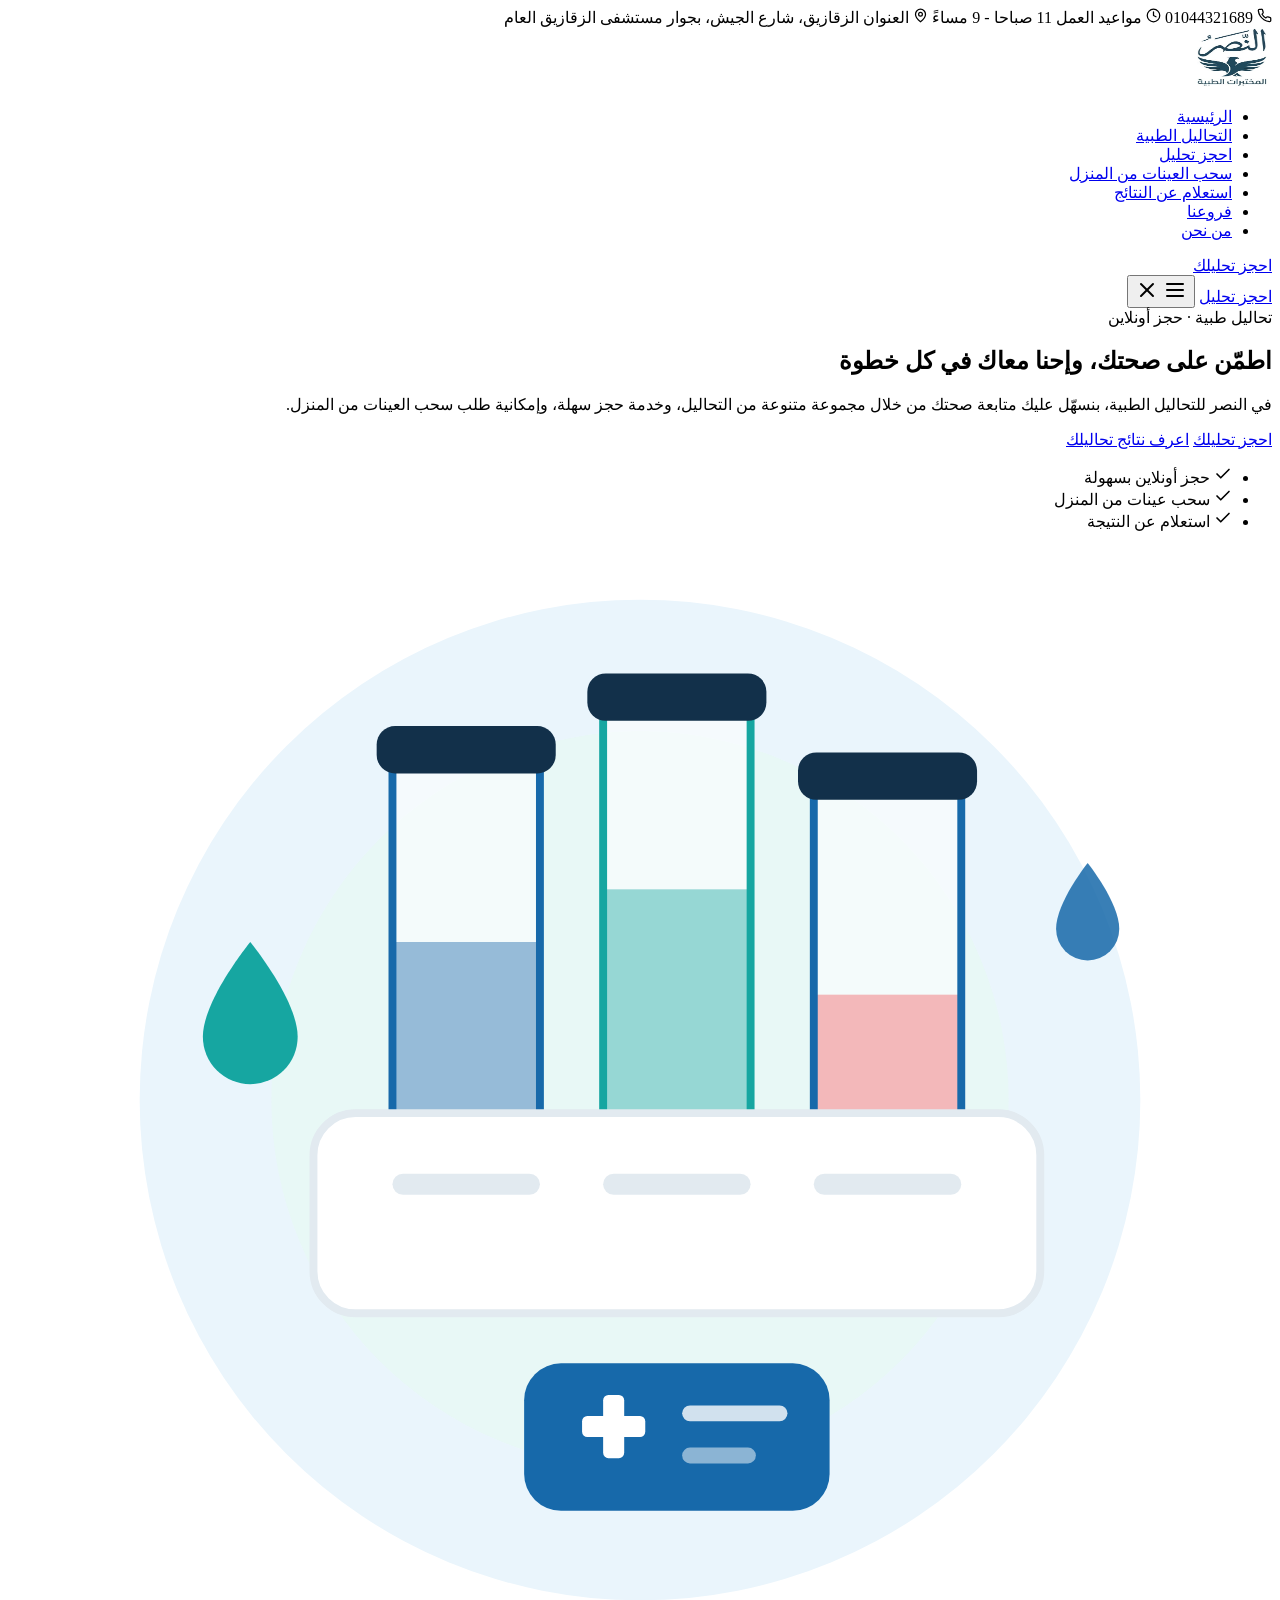
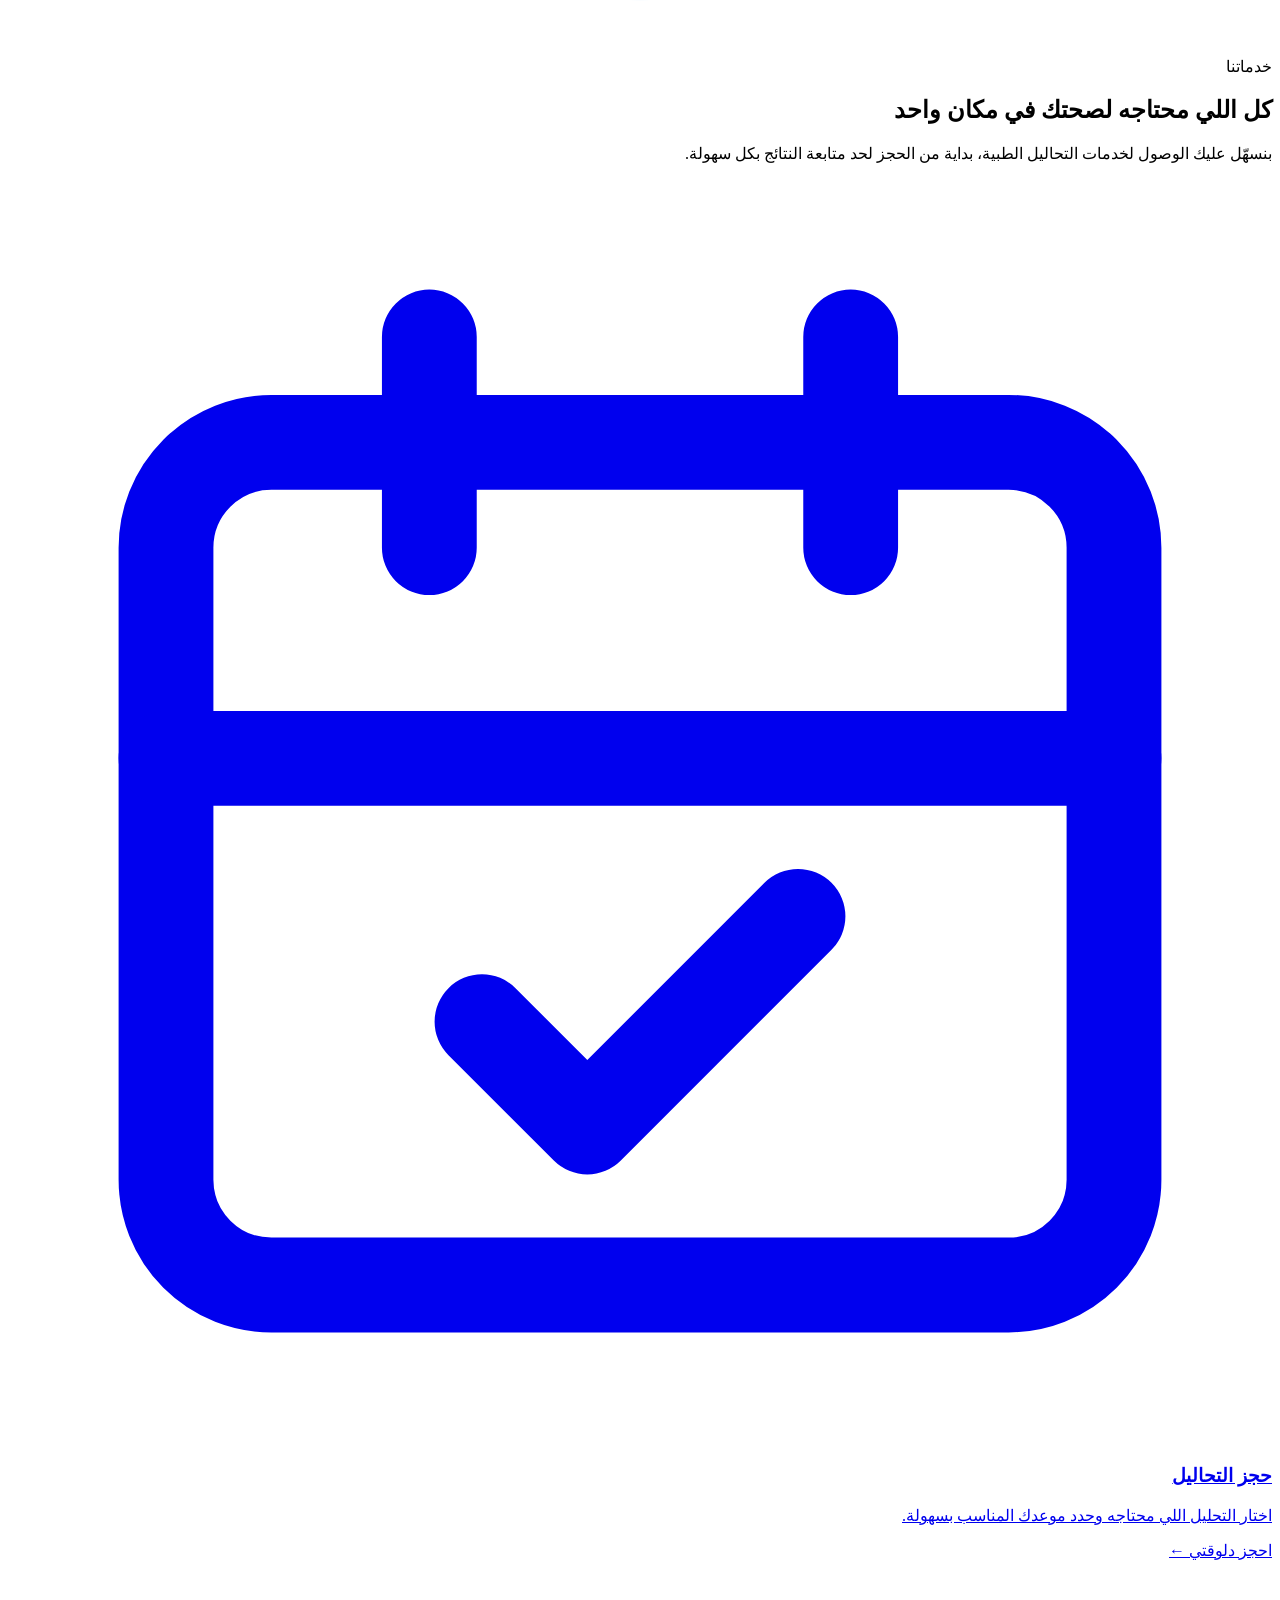
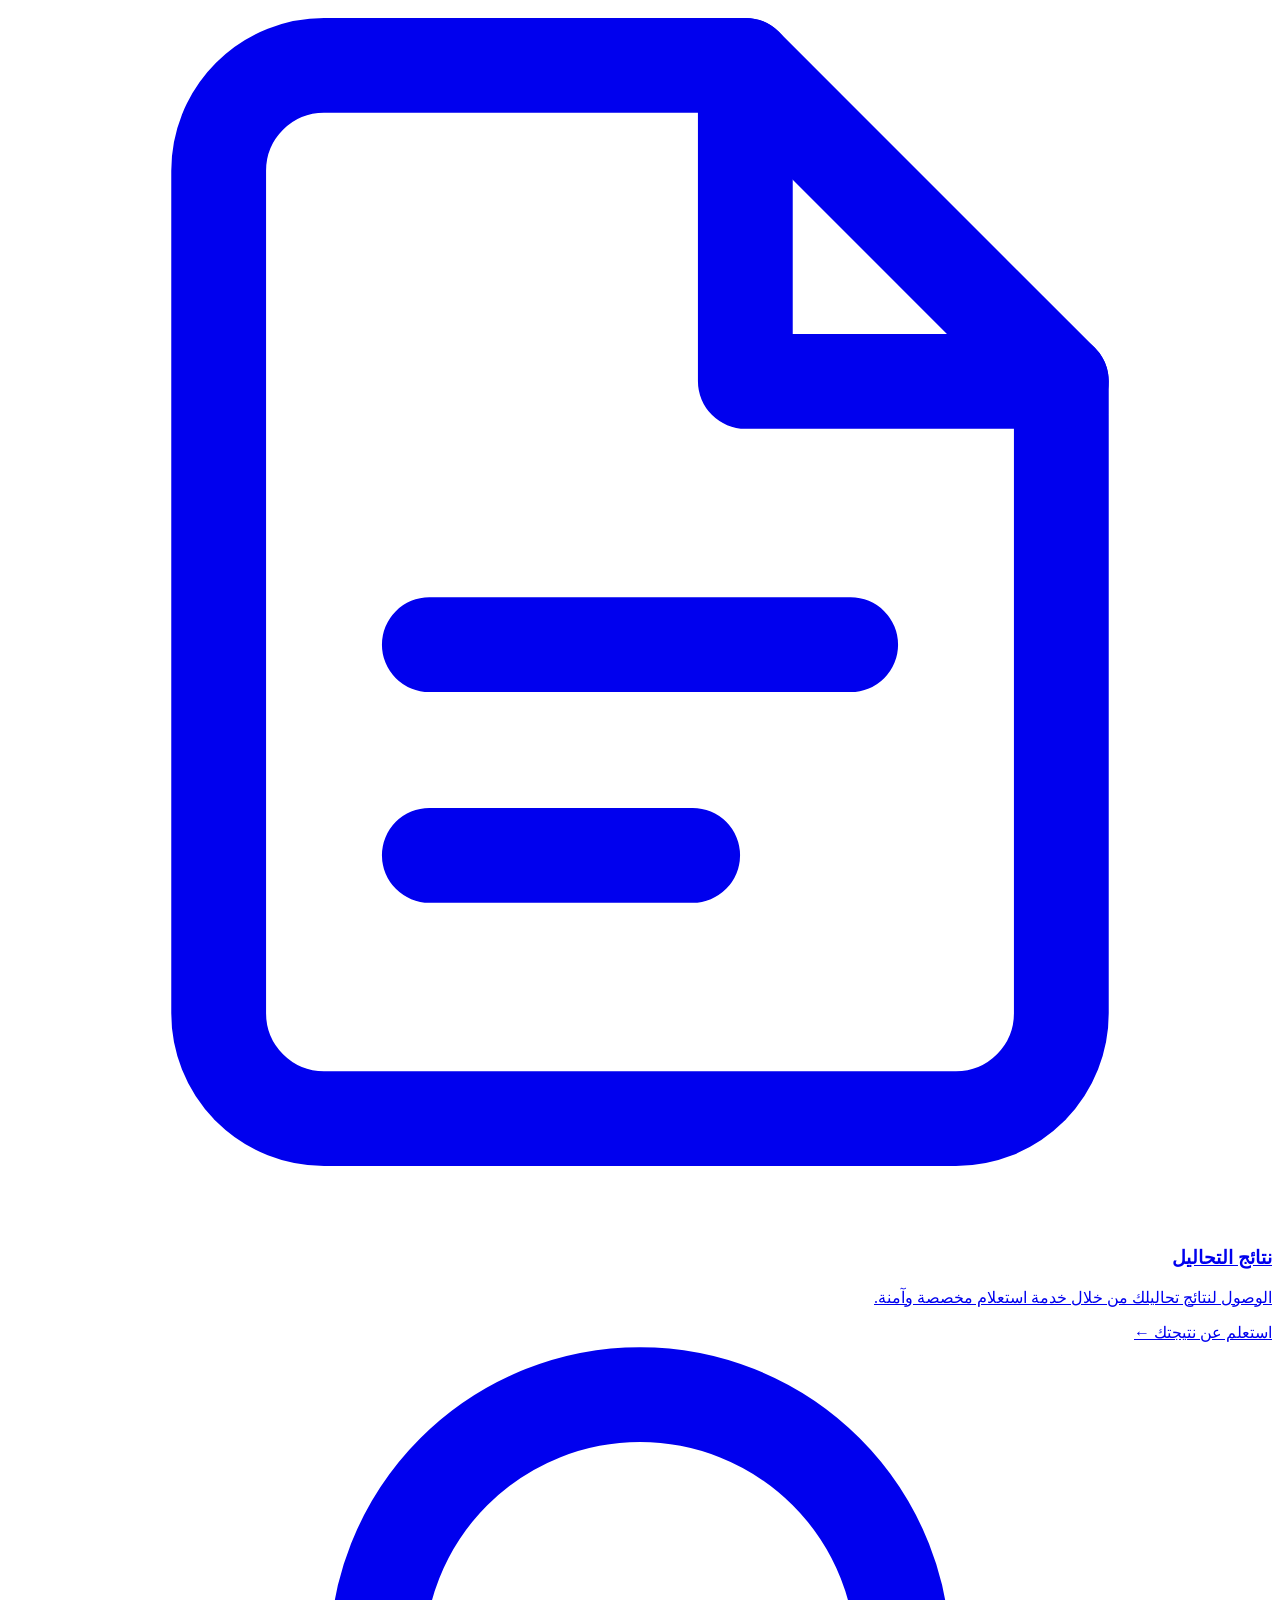
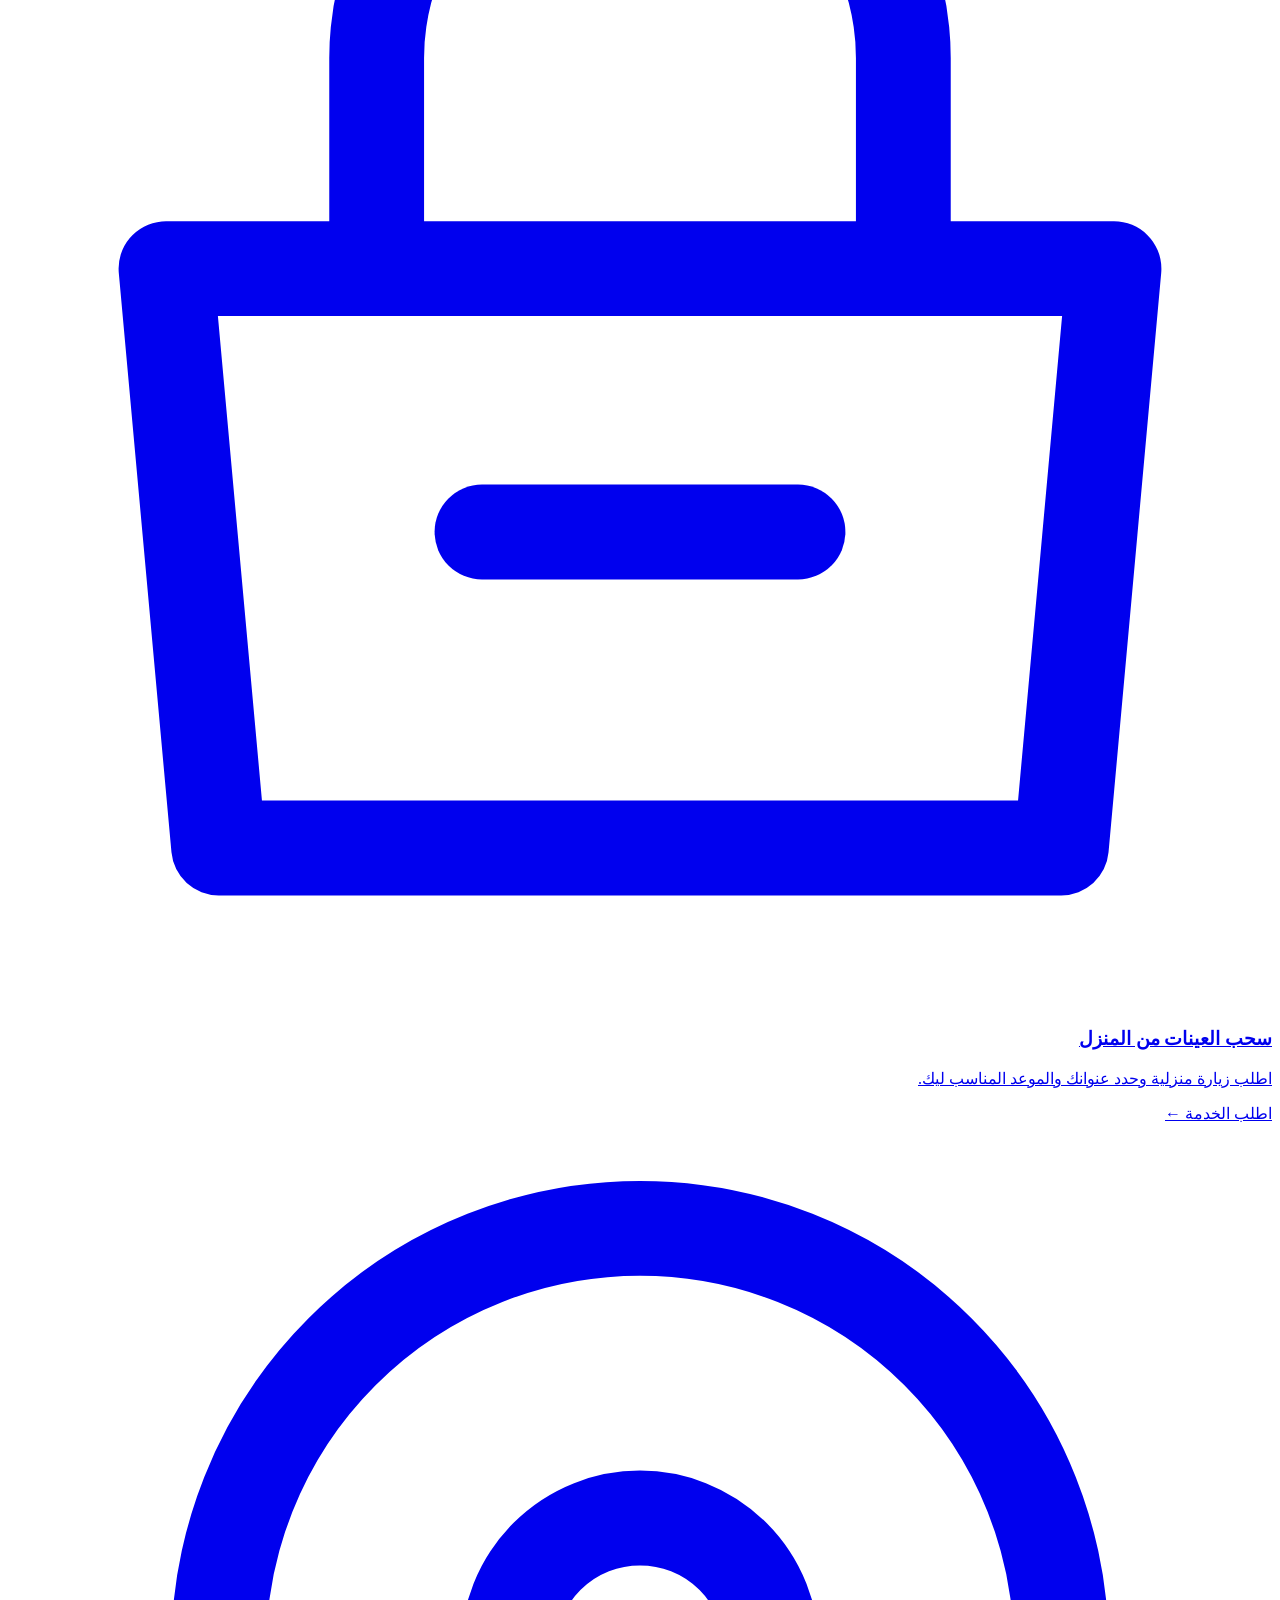
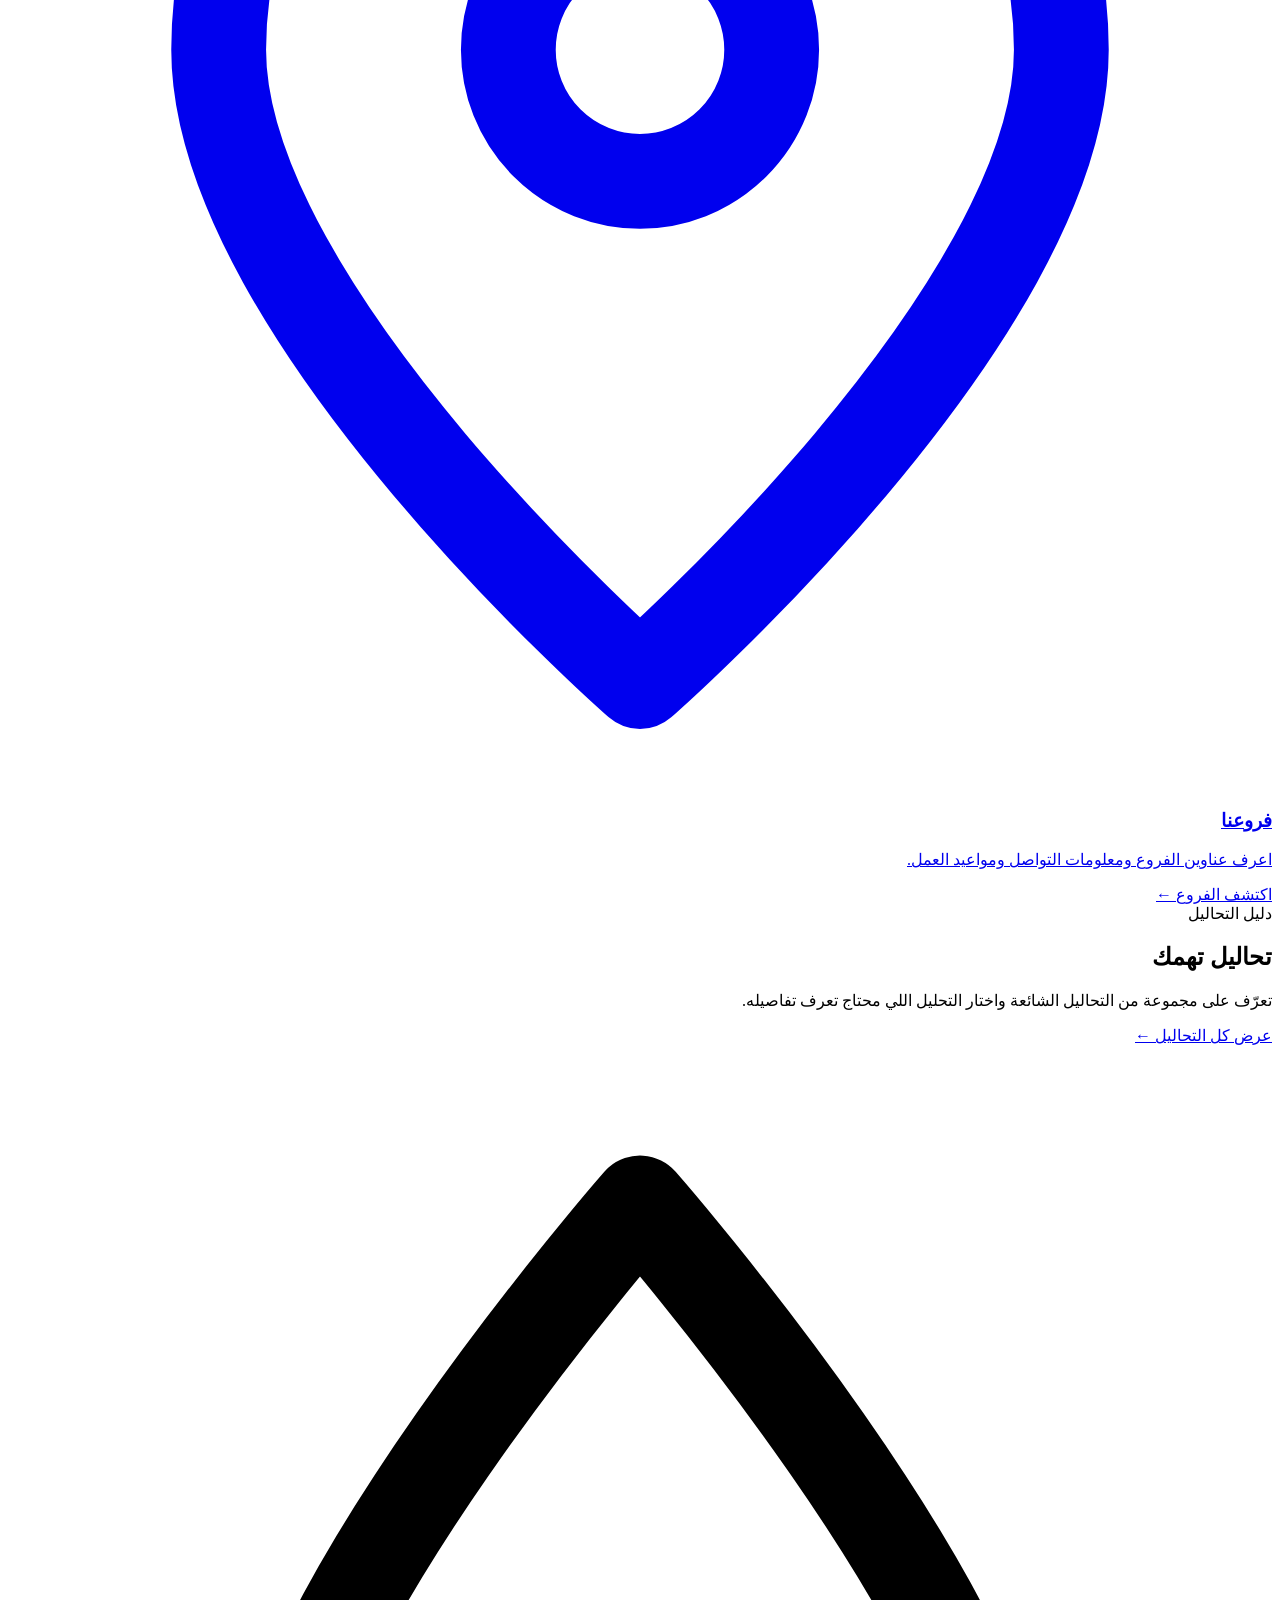
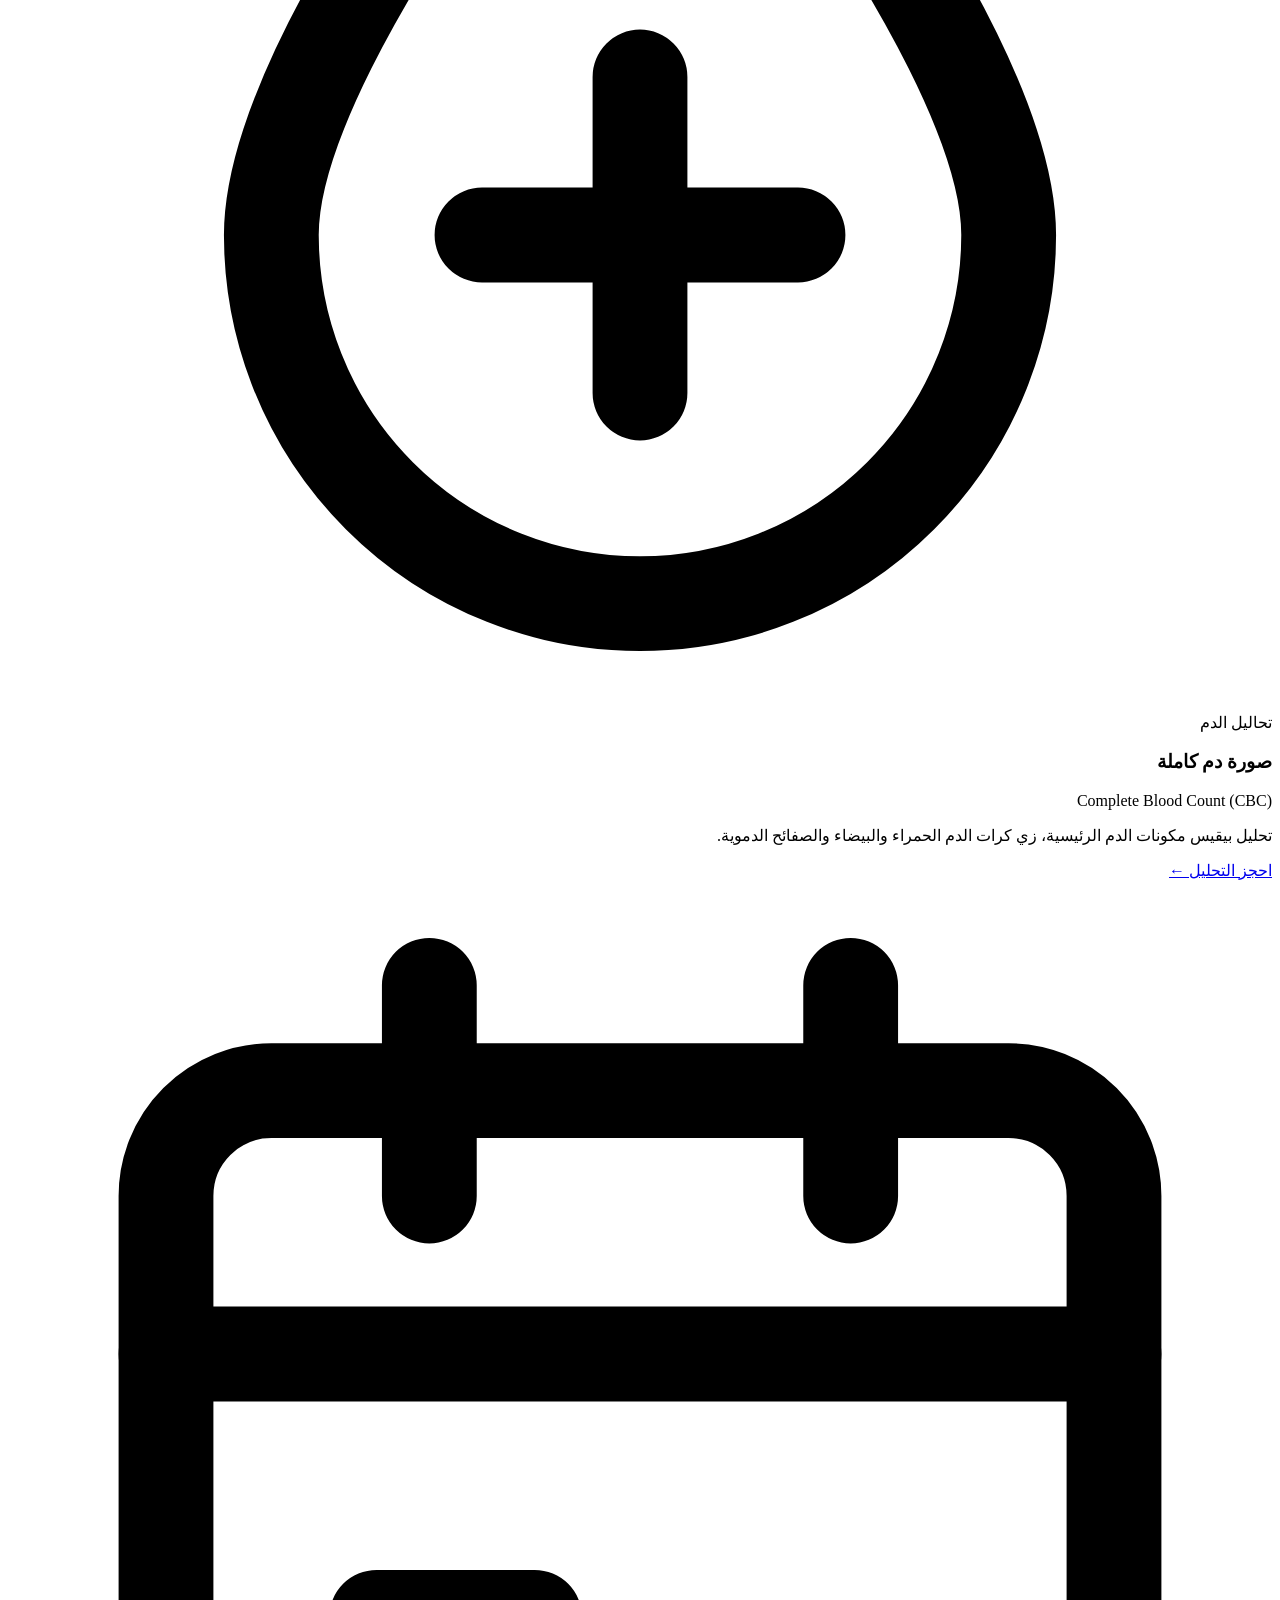
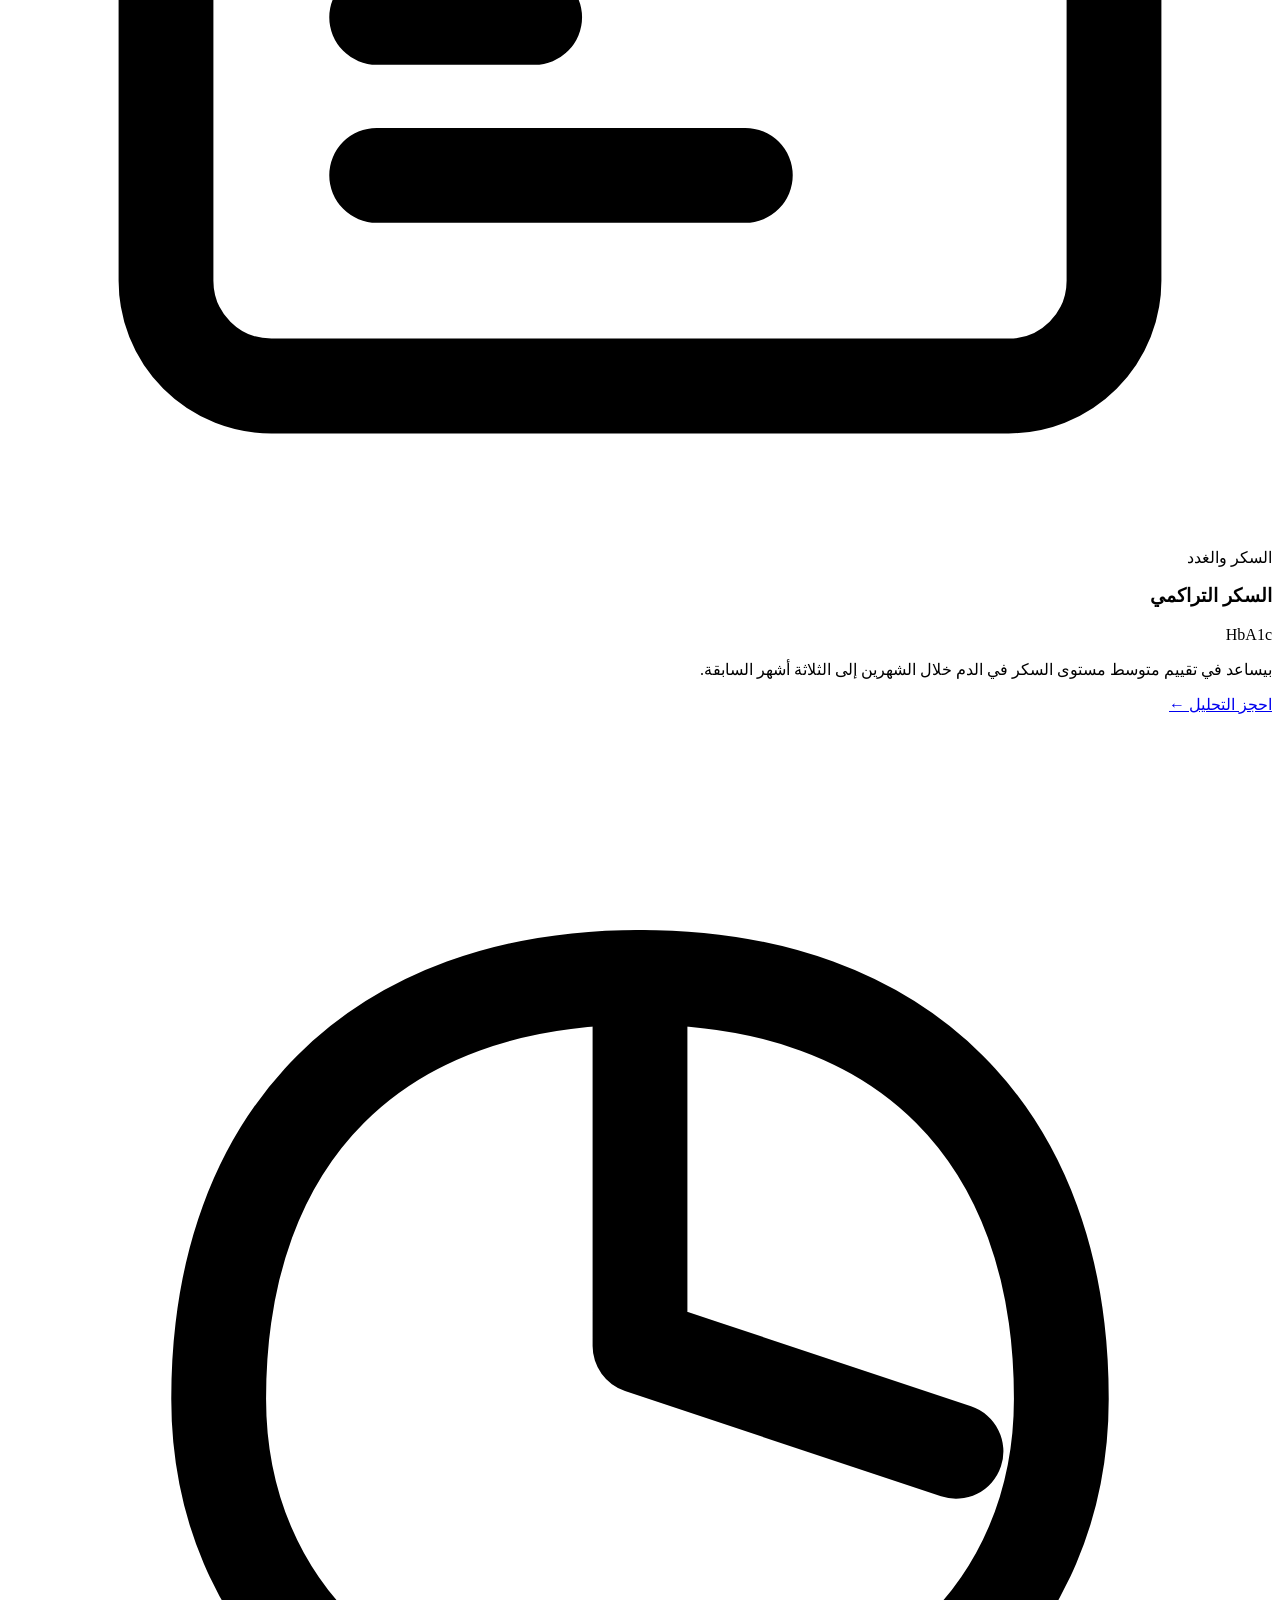
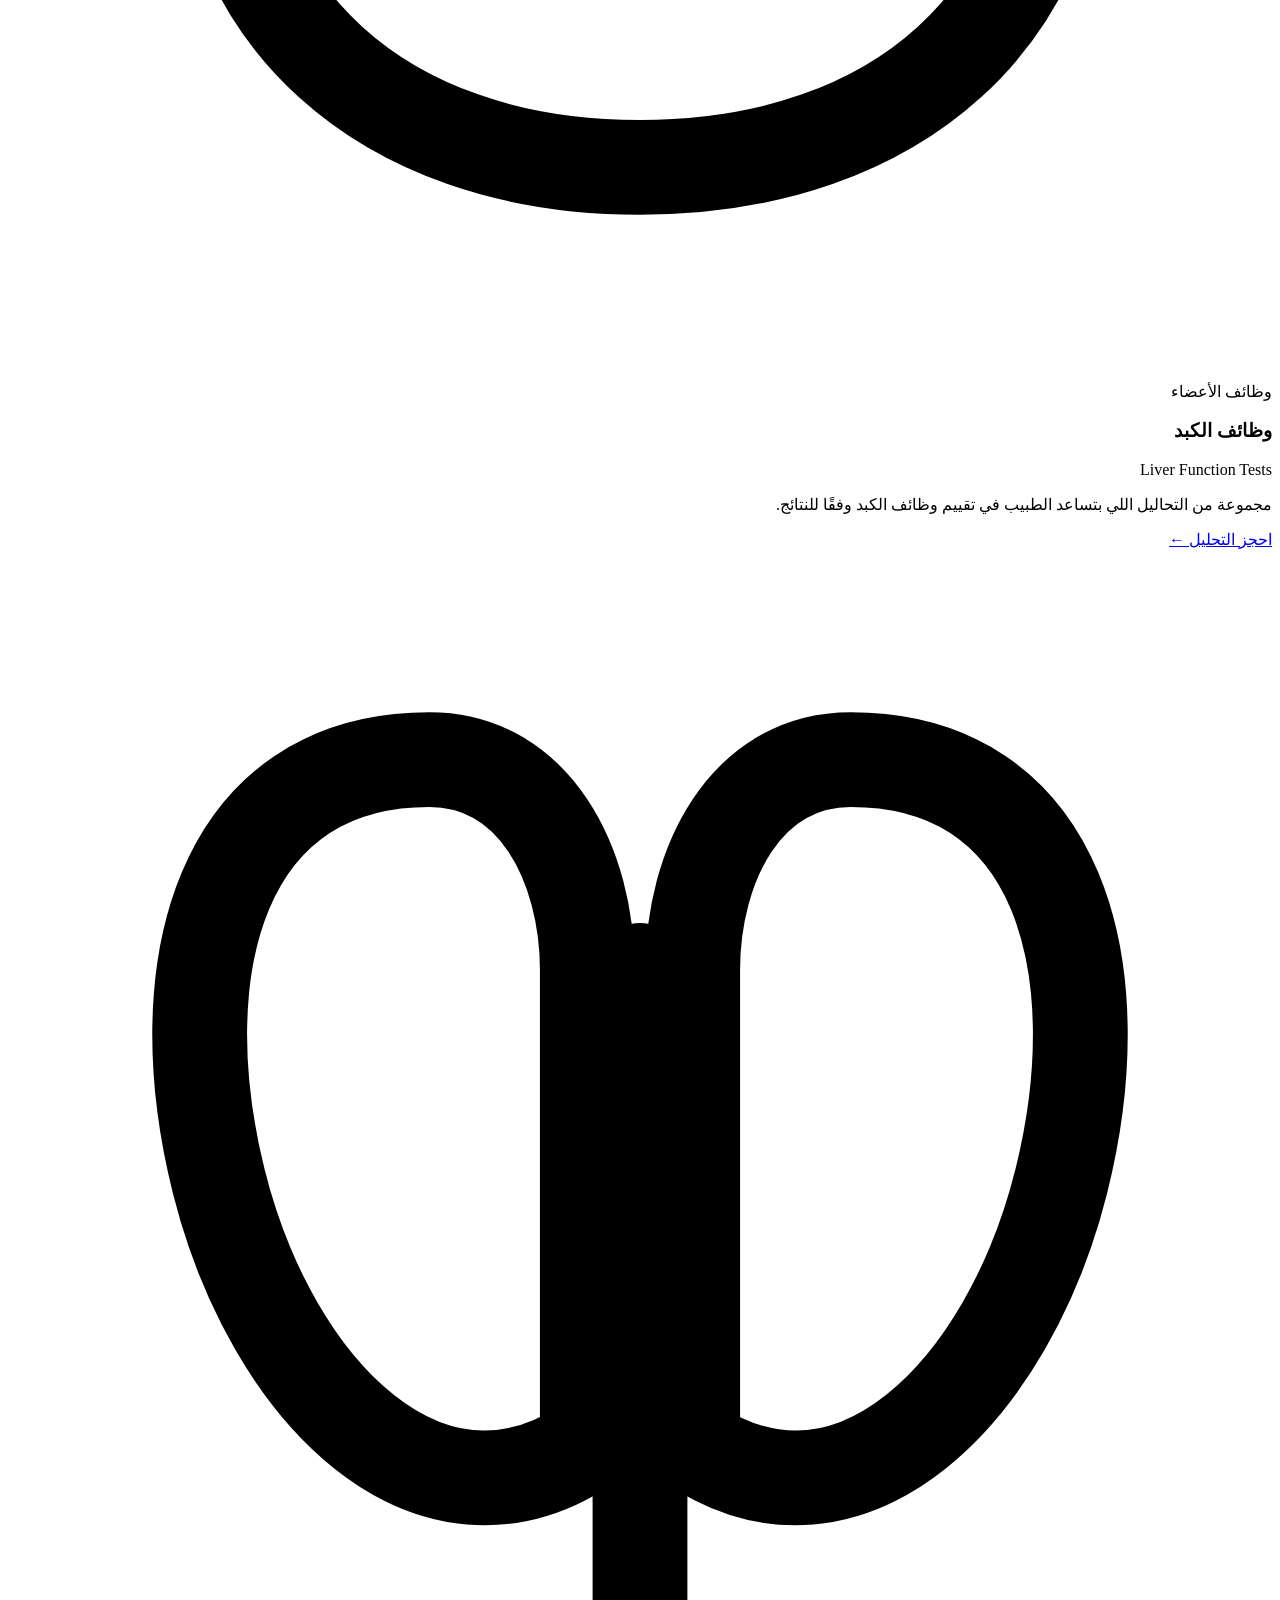
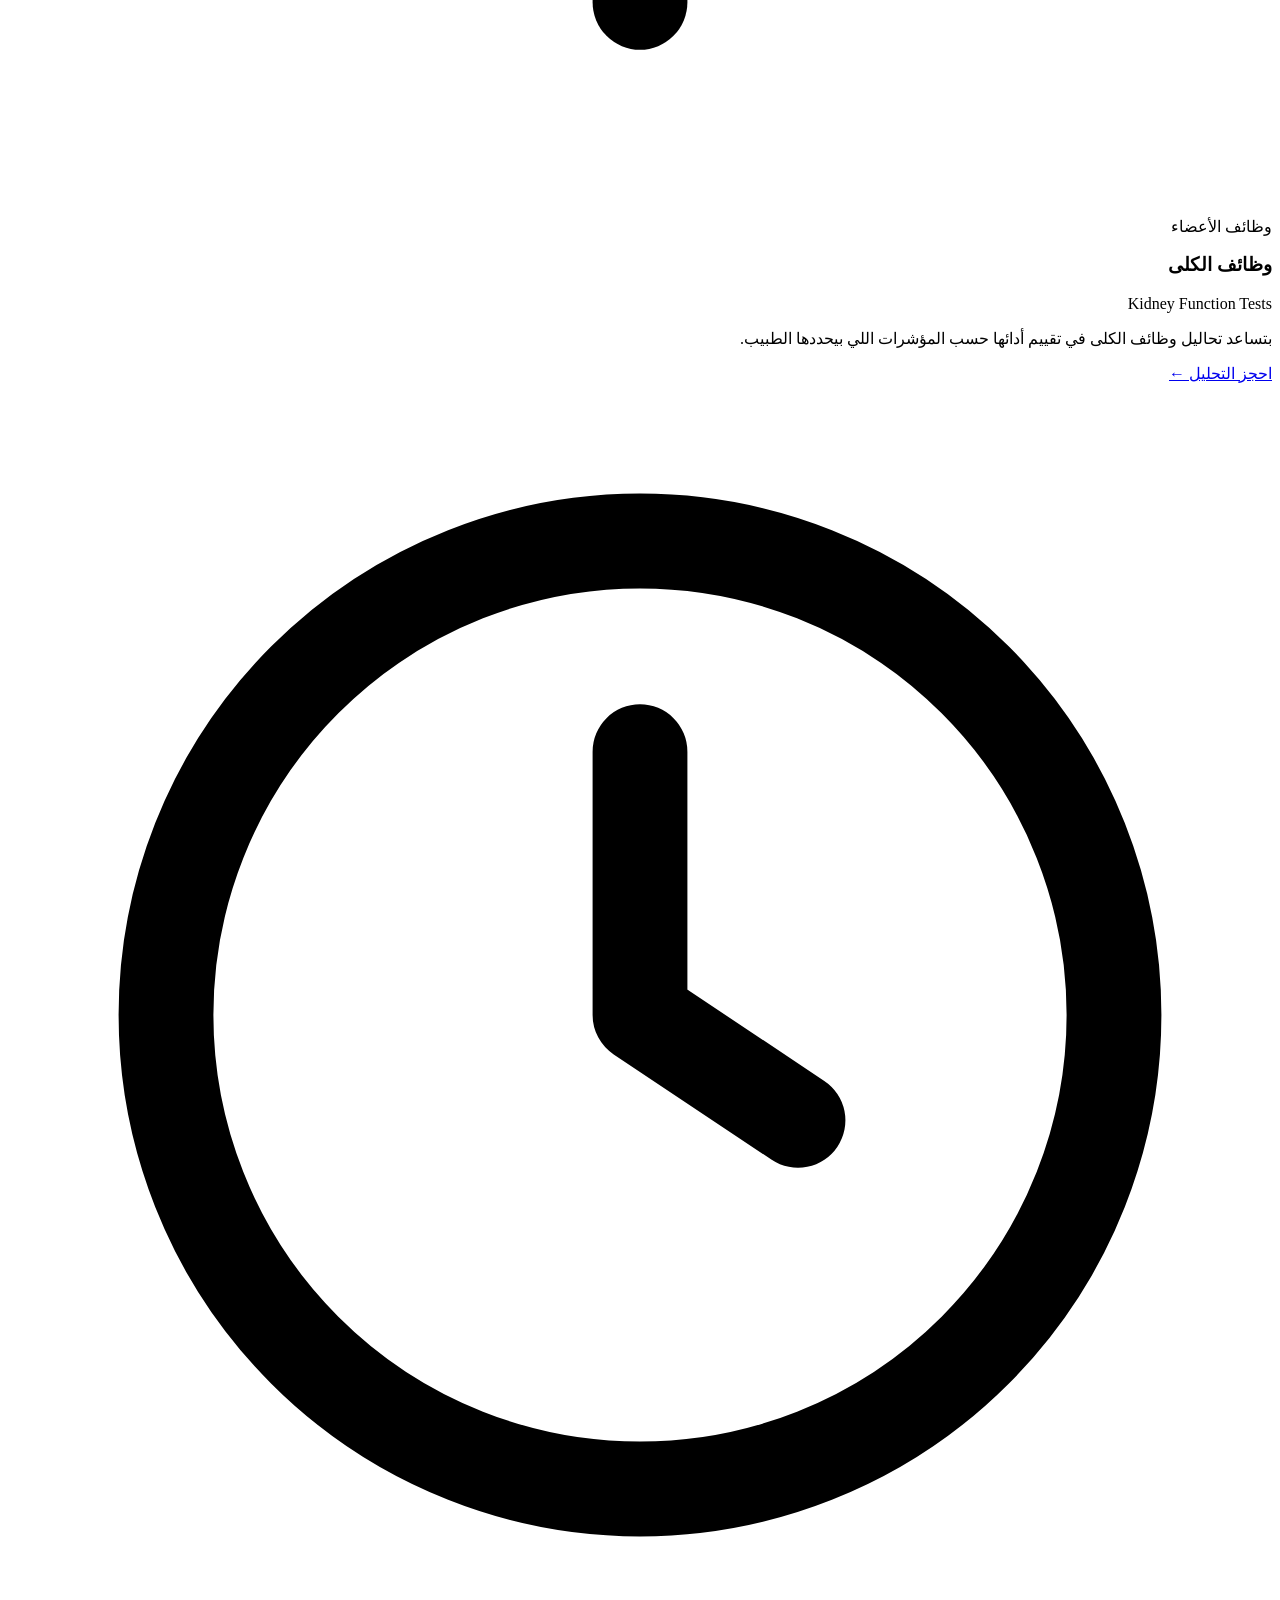
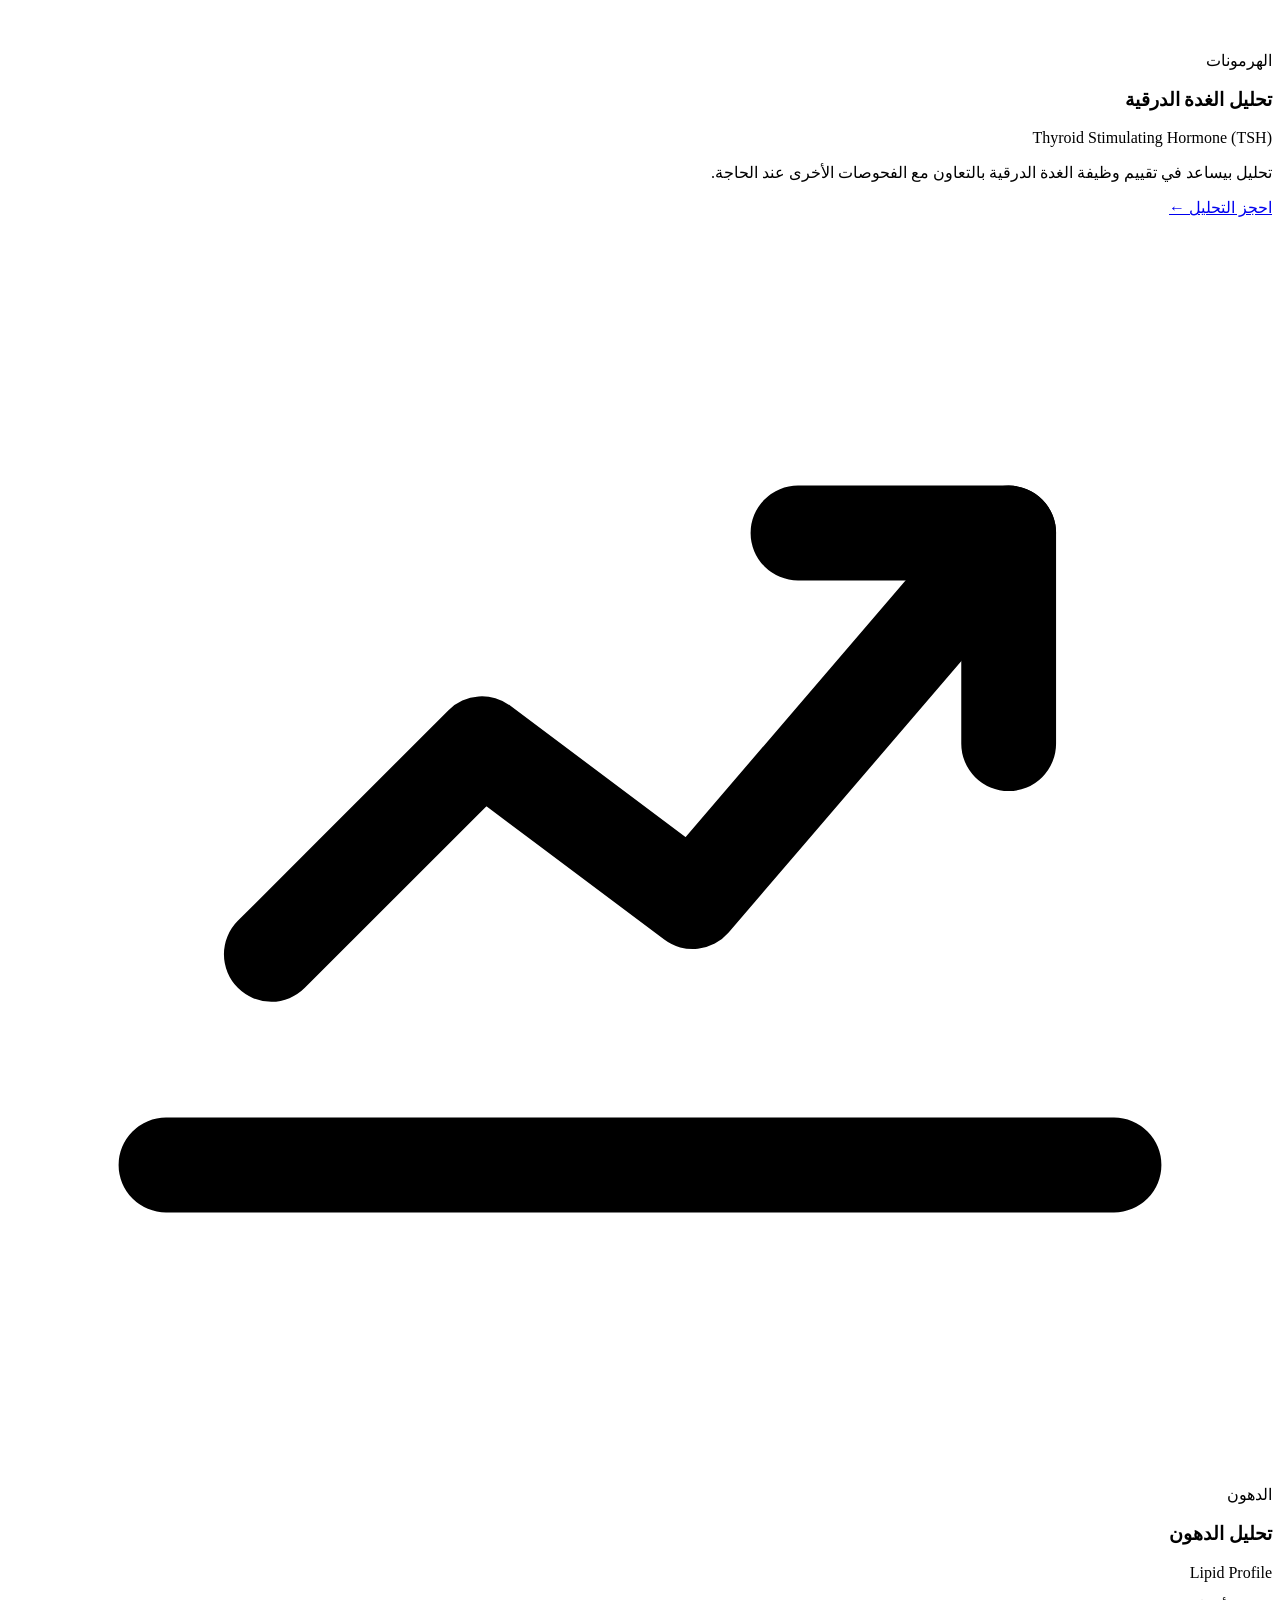
==== index.html @ 48aa46e6 "intial commit" ====
<!DOCTYPE html>
<html lang="ar" dir="rtl">

<head>
    <meta charset="UTF-8" />
    <meta name="viewport" content="width=device-width, initial-scale=1.0" />
    <title>النَّصْر للتحاليل الطبية</title>
    <meta name="description"
        content="النَّصْر للتحاليل الطبية — حجز التحاليل وسحب العينات من المنزل والاستعلام عن النتائج." />

    <link rel="preconnect" href="https://fonts.googleapis.com" />
    <link rel="preconnect" href="https://fonts.gstatic.com" crossorigin />
    <link href="https://fonts.googleapis.com/css2?family=Cairo:wght@400;600;700;800&display=swap" rel="stylesheet" />
    <link rel="stylesheet" href="style.css" />
</head>

<body>

    <div class="topbar">
        <div class="container topbar__inner">
            <span class="topbar__item">
                <svg width="15" height="15" viewBox="0 0 24 24" fill="none" stroke="currentColor" stroke-width="2"
                    stroke-linecap="round" stroke-linejoin="round" aria-hidden="true">
                    <path
                        d="M22 16.92v3a2 2 0 0 1-2.18 2 19.79 19.79 0 0 1-8.63-3.07 19.5 19.5 0 0 1-6-6 19.79 19.79 0 0 1-3.07-8.67A2 2 0 0 1 4.11 2h3a2 2 0 0 1 2 1.72c.13.96.36 1.9.7 2.81a2 2 0 0 1-.45 2.11L8.09 9.91a16 16 0 0 0 6 6l1.27-1.27a2 2 0 0 1 2.11-.45c.91.34 1.85.57 2.81.7A2 2 0 0 1 22 16.92z" />
                </svg>
                <span dir="ltr">01044321689</span>
            </span>
            <span class="topbar__item topbar__item--tablet">
                <svg width="15" height="15" viewBox="0 0 24 24" fill="none" stroke="currentColor" stroke-width="2"
                    stroke-linecap="round" stroke-linejoin="round" aria-hidden="true">
                    <circle cx="12" cy="12" r="10" />
                    <polyline points="12 6 12 12 16 14" />
                </svg>
                مواعيد العمل 11 صباحا - 9 مساءً
            </span>
            <span class="topbar__item topbar__item--desktop">
                <svg width="15" height="15" viewBox="0 0 24 24" fill="none" stroke="currentColor" stroke-width="2"
                    stroke-linecap="round" stroke-linejoin="round" aria-hidden="true">
                    <path d="M20 10c0 6-8 12-8 12s-8-6-8-12a8 8 0 0 1 16 0Z" />
                    <circle cx="12" cy="10" r="3" />
                </svg>
                العنوان الزقازيق، شارع الجيش، بجوار مستشفى الزقازيق العام
            </span>
        </div>
    </div>

    <header class="navbar">
        <div class="container navbar__inner">

            <a href="index.html" class="logo" aria-label="النَّصْر للتحاليل الطبية — الرئيسية">
                <img width="80px" height="60px" src="./image/Gemini_Generated_Image_tjhc2tjhc2tjhc2t.jpg"
                    alt="النَّصْر للتحاليل الطبية" />

            </a>

            <nav id="main-nav" class="nav" aria-label="التنقل الرئيسي">
                <ul class="nav__list">
                    <li><a href="index.html" class="nav__link">الرئيسية</a></li>
                    <li><a href="tests.html" class="nav__link">التحاليل الطبية</a></li>
                    <li><a href="booking.html" class="nav__link">احجز تحليل</a></li>
                    <li><a href="home-collection.html" class="nav__link">سحب العينات من المنزل</a></li>
                    <li><a href="results.html" class="nav__link">استعلام عن النتائج</a></li>
                    <li><a href="branches.html" class="nav__link">فروعنا</a></li>
                    <li><a href="about.html" class="nav__link">من نحن</a></li>
                </ul>

                <a href="booking.html" class="btn-book btn-book--mobile">احجز تحليلك</a>
            </nav>

            <div class="navbar__actions">
                <a href="booking.html" class="btn-book btn-book--desktop">احجز تحليل</a>

                <button type="button" class="menu-toggle" id="menu-toggle" aria-expanded="false"
                    aria-controls="main-nav" aria-label="فتح القائمة">
                    <svg class="icon-menu" width="24" height="24" viewBox="0 0 24 24" fill="none" stroke="currentColor"
                        stroke-width="2" stroke-linecap="round" aria-hidden="true">
                        <line x1="4" y1="6" x2="20" y2="6" />
                        <line x1="4" y1="12" x2="20" y2="12" />
                        <line x1="4" y1="18" x2="20" y2="18" />
                    </svg>
                    <svg class="icon-close" width="24" height="24" viewBox="0 0 24 24" fill="none" stroke="currentColor"
                        stroke-width="2" stroke-linecap="round" aria-hidden="true">
                        <line x1="6" y1="6" x2="18" y2="18" />
                        <line x1="18" y1="6" x2="6" y2="18" />
                    </svg>
                </button>
            </div>

        </div>
    </header>

    <main>

        <!-- ========== الهيرو ========== -->
        <section class="hero" aria-labelledby="hero-title">
            <div class="container hero__inner">

                <div class="hero__content">
                    <span class="hero__badge">تحاليل طبية · حجز أونلاين</span>

                    <h1 id="hero-title" class="hero__title">
                        <span class="hero__title-accent">اطمّن على صحتك،</span>
                        وإحنا معاك في كل خطوة
                    </h1>

                    <p class="hero__text">
                        في النصر للتحاليل الطبية، بنسهّل عليك متابعة صحتك من خلال مجموعة متنوعة من التحاليل،
                        وخدمة حجز سهلة، وإمكانية طلب سحب العينات من المنزل.
                    </p>

                    <div class="hero__actions">
                        <a href="booking.html" class="btn btn--primary">احجز تحليلك</a>
                        <a href="results.html" class="btn btn--outline">اعرف نتائج تحاليلك</a>
                    </div>

                    <ul class="hero__trust" aria-label="مميزات الخدمة">
                        <li>
                            <svg width="18" height="18" viewBox="0 0 24 24" fill="none" stroke="currentColor"
                                stroke-width="2.2" stroke-linecap="round" stroke-linejoin="round" aria-hidden="true">
                                <path d="M20 6 9 17l-5-5" />
                            </svg>
                            حجز أونلاين بسهولة
                        </li>
                        <li>
                            <svg width="18" height="18" viewBox="0 0 24 24" fill="none" stroke="currentColor"
                                stroke-width="2.2" stroke-linecap="round" stroke-linejoin="round" aria-hidden="true">
                                <path d="M20 6 9 17l-5-5" />
                            </svg>
                            سحب عينات من المنزل
                        </li>
                        <li>
                            <svg width="18" height="18" viewBox="0 0 24 24" fill="none" stroke="currentColor"
                                stroke-width="2.2" stroke-linecap="round" stroke-linejoin="round" aria-hidden="true">
                                <path d="M20 6 9 17l-5-5" />
                            </svg>
                            استعلام عن النتيجة
                        </li>
                    </ul>
                </div>

                <div class="hero__visual" aria-hidden="true">
                    <svg viewBox="0 0 480 420" role="img" focusable="false">
                        <!-- خلفية -->
                        <circle cx="240" cy="210" r="190" fill="#EAF5FC" />
                        <circle cx="240" cy="210" r="140" fill="#E8F8F6" />

                        <!-- أنابيب التحاليل -->
                        <g>
                            <rect x="146" y="150" width="56" height="100" fill="#1769AA" />
                            <path d="M146 80h56v170h-56z" fill="#fff" fill-opacity=".55" stroke="#1769AA"
                                stroke-width="3" />
                            <rect x="140" y="68" width="68" height="18" rx="7" fill="#12304A" />
                        </g>
                        <g>
                            <rect x="226" y="130" width="56" height="120" fill="#16A6A1" />
                            <path d="M226 60h56v190h-56z" fill="#fff" fill-opacity=".55" stroke="#16A6A1"
                                stroke-width="3" />
                            <rect x="220" y="48" width="68" height="18" rx="7" fill="#12304A" />
                        </g>
                        <g>
                            <rect x="306" y="170" width="56" height="80" fill="#E5484D" fill-opacity=".85" />
                            <path d="M306 90h56v160h-56z" fill="#fff" fill-opacity=".55" stroke="#1769AA"
                                stroke-width="3" />
                            <rect x="300" y="78" width="68" height="18" rx="7" fill="#12304A" />
                        </g>

                        <!-- حامل الأنابيب -->
                        <rect x="116" y="215" width="276" height="76" rx="16" fill="#fff" stroke="#E2EAF0"
                            stroke-width="3" />
                        <g fill="#E2EAF0">
                            <rect x="146" y="238" width="56" height="8" rx="4" />
                            <rect x="226" y="238" width="56" height="8" rx="4" />
                            <rect x="306" y="238" width="56" height="8" rx="4" />
                        </g>

                        <!-- علامة طبية -->
                        <rect x="196" y="310" width="116" height="56" rx="14" fill="#1769AA" />
                        <rect x="226" y="322" width="8" height="24" rx="2" fill="#fff" />
                        <rect x="218" y="330" width="24" height="8" rx="2" fill="#fff" />
                        <rect x="256" y="326" width="40" height="6" rx="3" fill="#fff" fill-opacity=".8" />
                        <rect x="256" y="342" width="28" height="6" rx="3" fill="#fff" fill-opacity=".5" />

                        <!-- نقطة دم -->
                        <path d="M92 150c0 0-18 22-18 36a18 18 0 0 0 36 0c0-14-18-36-18-36Z" fill="#16A6A1" />
                        <path d="M410 120c0 0-12 15-12 25a12 12 0 0 0 24 0c0-10-12-25-12-25Z" fill="#1769AA"
                            fill-opacity=".85" />
                    </svg>
                </div>

            </div>
        </section>

        <!-- ========== الخدمات الرئيسية ========== -->
        <section class="services section-padding" id="services">
            <div class="container">

                <div class="section-heading">
                    <span class="section-label">خدماتنا</span>
                    <h2>كل اللي محتاجه لصحتك في مكان واحد</h2>
                    <p>
                        بنسهّل عليك الوصول لخدمات التحاليل الطبية، بداية من الحجز
                        لحد متابعة النتائج بكل سهولة.
                    </p>
                </div>

                <div class="services__grid">

                    <!-- حجز التحاليل -->
                    <a href="booking.html" class="service-card">
                        <div class="service-card__icon service-card__icon--blue">
                            <svg viewBox="0 0 24 24" fill="none" stroke="currentColor" stroke-width="1.8"
                                stroke-linecap="round" stroke-linejoin="round" aria-hidden="true">
                                <rect x="3" y="5" width="18" height="16" rx="2" />
                                <path d="M16 3v4M8 3v4M3 11h18" />
                                <path d="m9 16 2 2 4-4" />
                            </svg>
                        </div>

                        <h3>حجز التحاليل</h3>

                        <p>
                            اختار التحليل اللي محتاجه وحدد موعدك المناسب بسهولة.
                        </p>

                        <span class="service-card__link">
                            احجز دلوقتي
                            <span aria-hidden="true">←</span>
                        </span>
                    </a>

                    <!-- النتائج -->
                    <a href="results.html" class="service-card">
                        <div class="service-card__icon service-card__icon--teal">
                            <svg viewBox="0 0 24 24" fill="none" stroke="currentColor" stroke-width="1.8"
                                stroke-linecap="round" stroke-linejoin="round" aria-hidden="true">
                                <path d="M14 2H6a2 2 0 0 0-2 2v16a2 2 0 0 0 2 2h12a2 2 0 0 0 2-2V8Z" />
                                <path d="M14 2v6h6M8 13h8M8 17h5" />
                            </svg>
                        </div>

                        <h3>نتائج التحاليل</h3>

                        <p>
                            الوصول لنتائج تحاليلك من خلال خدمة استعلام مخصصة وآمنة.
                        </p>

                        <span class="service-card__link">
                            استعلم عن نتيجتك
                            <span aria-hidden="true">←</span>
                        </span>
                    </a>

                    <!-- سحب العينات -->
                    <a href="home-collection.html" class="service-card">
                        <div class="service-card__icon service-card__icon--purple">
                            <svg viewBox="0 0 24 24" fill="none" stroke="currentColor" stroke-width="1.8"
                                stroke-linecap="round" stroke-linejoin="round" aria-hidden="true">
                                <path d="M3 10h18l-1 11H4L3 10Z" />
                                <path d="M7 10V6a5 5 0 0 1 10 0v4" />
                                <path d="M9 15h6" />
                            </svg>
                        </div>

                        <h3>سحب العينات من المنزل</h3>

                        <p>
                            اطلب زيارة منزلية وحدد عنوانك والموعد المناسب ليك.
                        </p>

                        <span class="service-card__link">
                            اطلب الخدمة
                            <span aria-hidden="true">←</span>
                        </span>
                    </a>

                    <!-- الفروع -->
                    <a href="branches.html" class="service-card">
                        <div class="service-card__icon service-card__icon--orange">
                            <svg viewBox="0 0 24 24" fill="none" stroke="currentColor" stroke-width="1.8"
                                stroke-linecap="round" stroke-linejoin="round" aria-hidden="true">
                                <path d="M20 10c0 5-8 12-8 12S4 15 4 10a8 8 0 1 1 16 0Z" />
                                <circle cx="12" cy="10" r="2.5" />
                            </svg>
                        </div>

                        <h3>فروعنا</h3>

                        <p>
                            اعرف عناوين الفروع ومعلومات التواصل ومواعيد العمل.
                        </p>

                        <span class="service-card__link">
                            اكتشف الفروع
                            <span aria-hidden="true">←</span>
                        </span>
                    </a>

                </div>
            </div>
        </section>


        <!-- ========== التحاليل الشائعة ========== -->
        <section class="tests section-padding" id="tests">
            <div class="container">

                <div class="section-heading section-heading--row">
                    <div>
                        <span class="section-label">دليل التحاليل</span>

                        <h2>تحاليل تهمك</h2>

                        <p>
                            تعرّف على مجموعة من التحاليل الشائعة واختار التحليل
                            اللي محتاج تعرف تفاصيله.
                        </p>
                    </div>

                    <a href="tests.html" class="text-link">
                        عرض كل التحاليل
                        <span aria-hidden="true">←</span>
                    </a>
                </div>

                <div class="tests__grid">

                    <!-- CBC -->
                    <article class="test-card">
                        <div class="test-card__top">
                            <div class="test-card__icon">
                                <svg viewBox="0 0 24 24" fill="none" stroke="currentColor" stroke-width="1.8"
                                    stroke-linecap="round" stroke-linejoin="round" aria-hidden="true">
                                    <path d="M12 3s-7 8-7 12a7 7 0 0 0 14 0c0-4-7-12-7-12Z" />
                                    <path d="M9 15h6M12 12v6" />
                                </svg>
                            </div>

                            <span class="test-card__category">تحاليل الدم</span>
                        </div>

                        <h3>صورة دم كاملة</h3>
                        <span class="test-card__english">Complete Blood Count (CBC)</span>

                        <p>
                            تحليل بيقيس مكونات الدم الرئيسية، زي كرات الدم الحمراء
                            والبيضاء والصفائح الدموية.
                        </p>

                        <a href="booking.html" class="test-card__button">
                            احجز التحليل
                            <span aria-hidden="true">←</span>
                        </a>
                    </article>

                    <!-- HbA1c -->
                    <article class="test-card">
                        <div class="test-card__top">
                            <div class="test-card__icon">
                                <svg viewBox="0 0 24 24" fill="none" stroke="currentColor" stroke-width="1.8"
                                    stroke-linecap="round" stroke-linejoin="round" aria-hidden="true">
                                    <rect x="3" y="4" width="18" height="17" rx="2" />
                                    <path d="M8 2v4M16 2v4M3 9h18" />
                                    <path d="M7 14h3M7 17h7" />
                                </svg>
                            </div>

                            <span class="test-card__category">السكر والغدد</span>
                        </div>

                        <h3>السكر التراكمي</h3>
                        <span class="test-card__english">HbA1c</span>

                        <p>
                            بيساعد في تقييم متوسط مستوى السكر في الدم خلال
                            الشهرين إلى الثلاثة أشهر السابقة.
                        </p>

                        <a href="booking.html" class="test-card__button">
                            احجز التحليل
                            <span aria-hidden="true">←</span>
                        </a>
                    </article>

                    <!-- Liver -->
                    <article class="test-card">
                        <div class="test-card__top">
                            <div class="test-card__icon">
                                <svg viewBox="0 0 24 24" fill="none" stroke="currentColor" stroke-width="1.8"
                                    stroke-linecap="round" stroke-linejoin="round" aria-hidden="true">
                                    <path d="M4 13c0-5 3-8 8-8s8 3 8 8c0 4-3 7-8 7s-8-3-8-7Z" />
                                    <path d="M12 5v7l6 2" />
                                </svg>
                            </div>

                            <span class="test-card__category">وظائف الأعضاء</span>
                        </div>

                        <h3>وظائف الكبد</h3>
                        <span class="test-card__english">Liver Function Tests</span>

                        <p>
                            مجموعة من التحاليل اللي بتساعد الطبيب في تقييم
                            وظائف الكبد وفقًا للنتائج.
                        </p>

                        <a href="booking.html" class="test-card__button">
                            احجز التحليل
                            <span aria-hidden="true">←</span>
                        </a>
                    </article>

                    <!-- Kidney -->
                    <article class="test-card">
                        <div class="test-card__top">
                            <div class="test-card__icon">
                                <svg viewBox="0 0 24 24" fill="none" stroke="currentColor" stroke-width="1.8"
                                    stroke-linecap="round" stroke-linejoin="round" aria-hidden="true">
                                    <path d="M8 4C4 4 3 8 4 12s4 7 7 5V8c0-2-1-4-3-4Z" />
                                    <path d="M16 4c4 0 5 4 4 8s-4 7-7 5V8c0-2 1-4 3-4Z" />
                                    <path d="M12 8v12" />
                                </svg>
                            </div>

                            <span class="test-card__category">وظائف الأعضاء</span>
                        </div>

                        <h3>وظائف الكلى</h3>
                        <span class="test-card__english">Kidney Function Tests</span>

                        <p>
                            بتساعد تحاليل وظائف الكلى في تقييم أدائها
                            حسب المؤشرات اللي بيحددها الطبيب.
                        </p>

                        <a href="booking.html" class="test-card__button">
                            احجز التحليل
                            <span aria-hidden="true">←</span>
                        </a>
                    </article>

                    <!-- TSH -->
                    <article class="test-card">
                        <div class="test-card__top">
                            <div class="test-card__icon">
                                <svg viewBox="0 0 24 24" fill="none" stroke="currentColor" stroke-width="1.8"
                                    stroke-linecap="round" stroke-linejoin="round" aria-hidden="true">
                                    <circle cx="12" cy="12" r="9" />
                                    <path d="M12 7v5l3 2" />
                                </svg>
                            </div>

                            <span class="test-card__category">الهرمونات</span>
                        </div>

                        <h3>تحليل الغدة الدرقية</h3>
                        <span class="test-card__english">Thyroid Stimulating Hormone (TSH)</span>

                        <p>
                            تحليل بيساعد في تقييم وظيفة الغدة الدرقية
                            بالتعاون مع الفحوصات الأخرى عند الحاجة.
                        </p>

                        <a href="booking.html" class="test-card__button">
                            احجز التحليل
                            <span aria-hidden="true">←</span>
                        </a>
                    </article>

                    <!-- Lipid -->
                    <article class="test-card">
                        <div class="test-card__top">
                            <div class="test-card__icon">
                                <svg viewBox="0 0 24 24" fill="none" stroke="currentColor" stroke-width="1.8"
                                    stroke-linecap="round" stroke-linejoin="round" aria-hidden="true">
                                    <path d="M3 18h18M5 14l4-4 4 3 6-7" />
                                    <path d="M15 6h4v4" />
                                </svg>
                            </div>

                            <span class="test-card__category">الدهون</span>
                        </div>

                        <h3>تحليل الدهون</h3>
                        <span class="test-card__english">Lipid Profile</span>

                        <p>
                            بيقيس أنواعًا مختلفة من الدهون في الدم،
                            وبيساعد الطبيب في تقييم عوامل الخطورة القلبية.
                        </p>

                        <a href="booking.html" class="test-card__button">
                            احجز التحليل
                            <span aria-hidden="true">←</span>
                        </a>
                    </article>

                </div>

                <div class="tests__note">
                    <span class="tests__note-icon" aria-hidden="true">i</span>

                    <p>
                        المعلومات المعروضة للتعريف بالتحاليل فقط.
                        الطبيب هو اللي بيحدد التحاليل المناسبة لحالتك،
                        والمعمل بيأكد لك تعليمات التحضير قبل إجراء كل تحليل.
                    </p>
                </div>

            </div>
        </section>


        <!-- ========== سحب العينات من المنزل ========== -->
        <section class="home-collection section-padding" id="home-collection">
            <div class="container">

                <div class="home-collection__inner">

                    <div class="home-collection__content">
                        <span class="section-label section-label--light">
                            راحتك تهمنا
                        </span>

                        <h2>تحليلك لحد باب البيت</h2>

                        <p>
                            لو مش مناسب ليك تروح الفرع، تقدر تبعت طلب لسحب
                            العينة من المنزل، وتحدد عنوانك والموعد المفضل ليك،
                            حسب المناطق والمواعيد المتاحة.
                        </p>

                        <a href="home-collection.html" class="btn btn--white">
                            اطلب سحب عينة من المنزل
                            <span aria-hidden="true">←</span>
                        </a>

                        <div class="home-collection__features">
                            <div>
                                <span class="feature-number">01</span>
                                <span>حدد بياناتك</span>
                            </div>

                            <div>
                                <span class="feature-number">02</span>
                                <span>اختار الموعد</span>
                            </div>

                            <div>
                                <span class="feature-number">03</span>
                                <span>أكد تفاصيل الطلب</span>
                            </div>
                        </div>
                    </div>

                    <div class="home-collection__visual" aria-hidden="true">
                        <div class="collection-circle collection-circle--outer"></div>
                        <div class="collection-circle collection-circle--inner"></div>

                        <div class="collection-card collection-card--main">
                            <svg viewBox="0 0 24 24" fill="none" stroke="currentColor" stroke-width="1.6"
                                stroke-linecap="round" stroke-linejoin="round">
                                <rect x="3" y="7" width="18" height="14" rx="2" />
                                <path d="M8 7V5a4 4 0 0 1 8 0v2" />
                                <path d="M12 11v6M9 14h6" />
                            </svg>

                            <span>خدمة سحب العينات</span>
                            <strong>من المنزل</strong>
                        </div>

                        <div class="collection-card collection-card--small">
                            <svg viewBox="0 0 24 24" fill="none" stroke="currentColor" stroke-width="1.8"
                                stroke-linecap="round" stroke-linejoin="round">
                                <path d="M20 10c0 5-8 12-8 12S4 15 4 10a8 8 0 1 1 16 0Z" />
                                <circle cx="12" cy="10" r="2.5" />
                            </svg>

                            <span>المكان المناسب ليك</span>
                        </div>
                    </div>

                </div>
            </div>
        </section>


        <!-- ========== لماذا النصر؟ ========== -->
        <section class="why-us section-padding" id="why-us">
            <div class="container">

                <div class="section-heading">
                    <span class="section-label">ليه تختارنا؟</span>

                    <h2>تجربة أسهل لمتابعة صحتك</h2>

                    <p>
                        بنهتم إنك تلاقي المعلومات والخدمات اللي محتاجها
                        بشكل واضح ومنظم.
                    </p>
                </div>

                <div class="why-us__grid">

                    <article class="why-card">
                        <div class="why-card__number">01</div>

                        <h3>حجز أسهل</h3>

                        <p>
                            اختار التحليل وسجّل بيانات الحجز من خلال خطوات واضحة.
                        </p>
                    </article>

                    <article class="why-card">
                        <div class="why-card__number">02</div>

                        <h3>خدمات متنوعة</h3>

                        <p>
                            اتعرف على التحاليل المتاحة وخدمات المعمل من مكان واحد.
                        </p>
                    </article>

                    <article class="why-card">
                        <div class="why-card__number">03</div>

                        <h3>خيارات مريحة</h3>

                        <p>
                            استكشف إمكانية سحب العينات من المنزل حسب التوافر.
                        </p>
                    </article>

                    <article class="why-card">
                        <div class="why-card__number">04</div>

                        <h3>معلومات واضحة</h3>

                        <p>
                            اعرف تفاصيل الخدمات وطرق التواصل قبل ما تبدأ طلبك.
                        </p>
                    </article>

                </div>
            </div>
        </section>


        <!-- ========== خطوات الحجز ========== -->
        <section class="booking-steps section-padding" id="booking-steps">
            <div class="container">

                <div class="section-heading">
                    <span class="section-label">خطوات بسيطة</span>

                    <h2>احجز تحليلك في 3 خطوات</h2>

                    <p>
                        ابدأ من اختيار التحليل لحد تحديد طريقة إجراء الخدمة.
                    </p>
                </div>

                <div class="steps__grid">

                    <article class="step-card">
                        <div class="step-card__number">1</div>
                        <h3>اختار التحليل</h3>
                        <p>
                            تصفح قائمة التحاليل واختار التحليل اللي محتاج تستفسر عنه.
                        </p>
                    </article>

                    <div class="step-connector" aria-hidden="true"></div>

                    <article class="step-card">
                        <div class="step-card__number">2</div>
                        <h3>سجّل بياناتك</h3>
                        <p>
                            اكتب بيانات التواصل وحدد الفرع أو طلب سحب العينة من المنزل.
                        </p>
                    </article>

                    <div class="step-connector" aria-hidden="true"></div>

                    <article class="step-card">
                        <div class="step-card__number">3</div>
                        <h3>تابع طلبك</h3>
                        <p>
                            راجع تفاصيل الطلب وتابع التأكيد من خلال وسيلة التواصل المتاحة.
                        </p>
                    </article>

                </div>

                <div class="steps__action">
                    <a href="booking.html" class="btn btn--primary">
                        ابدأ الحجز دلوقتي
                    </a>
                </div>

            </div>
        </section>


        <!-- ========== الأسئلة الشائعة ========== -->
        <section class="faq section-padding" id="faq">
            <div class="container">

                <div class="section-heading">
                    <span class="section-label">محتاج تعرف إيه؟</span>

                    <h2>الأسئلة الشائعة</h2>

                    <p>
                        إجابات مختصرة عن أهم الأسئلة المتعلقة بخدمات المعمل.
                    </p>
                </div>

                <div class="faq__list">

                    <details class="faq-item">
                        <summary>إزاي أحجز تحليل؟</summary>

                        <p>
                            ادخل على صفحة حجز التحاليل، وسجّل بيانات التواصل
                            واختار التحليل والفرع أو طريقة الخدمة المناسبة.
                            تفاصيل تأكيد الحجز بتعتمد على نظام المعمل المتاح.
                        </p>
                    </details>

                    <details class="faq-item">
                        <summary>هل ممكن أسحب العينة من البيت؟</summary>

                        <p>
                            تقدر تقدم طلب لسحب العينة من المنزل، مع تحديد
                            عنوانك والموعد المفضل. تأكيد الخدمة بيتوقف على
                            المنطقة والمواعيد المتاحة.
                        </p>
                    </details>

                    <details class="faq-item">
                        <summary>إزاي أستعلم عن نتيجة التحليل؟</summary>

                        <p>
                            استخدم صفحة الاستعلام عن النتائج واتبع خطوات التحقق
                            المعتمدة لدى المعمل. لازم تكون خدمة النتائج مرتبطة
                            بنظام آمن للتحقق من هوية صاحب النتيجة.
                        </p>
                    </details>

                    <details class="faq-item">
                        <summary>هل كل التحاليل محتاجة صيام؟</summary>

                        <p>
                            لأ، تعليمات التحضير بتختلف من تحليل للتاني.
                            اسأل المعمل أو الطبيب عن التعليمات الخاصة بالتحليل
                            قبل موعده.
                        </p>
                    </details>

                    <details class="faq-item">
                        <summary>إزاي أعرف أقرب فرع ليا؟</summary>

                        <p>
                            ادخل على صفحة الفروع للاطلاع على العناوين
                            وبيانات التواصل المتاحة.
                        </p>
                    </details>

                </div>
            </div>
        </section>


        <!-- ========== الدعوة النهائية للحجز ========== -->
        <section class="final-cta">
            <div class="container">

                <div class="final-cta__inner">

                    <div>
                        <span class="final-cta__label">النصر للتحاليل الطبية</span>

                        <h2>ابدأ بخطوة بسيطة للاهتمام بصحتك</h2>

                        <p>
                            اتعرف على التحاليل المتاحة أو ابدأ طلب الحجز
                            من خلال الموقع.
                        </p>
                    </div>

                    <div class="final-cta__actions">
                        <a href="booking.html" class="btn btn--white">
                            احجز تحليلك
                        </a>

                        <a href="tests.html" class="btn btn--cta-outline">
                            استعرض التحاليل
                        </a>
                    </div>

                </div>
            </div>
        </section>


        <!-- ========== الفوتر ========== -->
        <footer class="footer">
            <div class="container">

                <div class="footer__grid">

                    <div class="footer__brand">
                        <a href="index.html" class="logo footer__logo">
                            <!-- <img src="./image/Screenshot 2026-10-13 164047.png" width="100px" alt="النصر للتحاليل الطبية"> -->

                            <span class="logo__text">
                                <span class="logo__name">النَّصْر</span>
                                <span class="logo__tagline">للتحاليل الطبية</span>
                            </span>
                        </a>

                        <p>
                            منصة إلكترونية للتعريف بخدمات التحاليل الطبية،
                            وتسهيل الوصول لمعلومات الحجز والفروع والخدمات المتاحة.
                        </p>
                    </div>

                    <div class="footer__column">
                        <h3>روابط مهمة</h3>

                        <ul>
                            <li><a href="index.html">الرئيسية</a></li>
                            <li><a href="tests.html">التحاليل الطبية</a></li>
                            <li><a href="booking.html">احجز تحليل</a></li>
                            <li><a href="branches.html">فروعنا</a></li>
                        </ul>
                    </div>

                    <div class="footer__column">
                        <h3>خدماتنا</h3>

                        <ul>
                            <li>
                                <a href="home-collection.html">
                                    سحب العينات من المنزل
                                </a>
                            </li>

                            <li>
                                <a href="results.html">
                                    استعلام عن النتائج
                                </a>
                            </li>

                            <li>
                                <a href="about.html">
                                    من نحن
                                </a>
                            </li>

                            <li>
                                <a href="#faq">
                                    الأسئلة الشائعة
                                </a>
                            </li>
                        </ul>
                    </div>

                    <div class="footer__column footer__contact">
                        <h3>تواصل معانا</h3>

                        <p>رقم الهاتف: يُضاف بعد تأكيد البيانات.</p>
                        <p>العنوان: يُضاف بعد تأكيد بيانات الفروع.</p>
                        <p>مواعيد العمل: تُحدد لاحقًا.</p>
                    </div>

                </div>

                <div class="footer__bottom">
                    <p>
                        © <span dir="ltr">2026</span> النصر للتحاليل الطبية.
                        جميع الحقوق محفوظة.
                    </p>

                    <a href="about.html">عن المعمل</a>
                </div>

            </div>
        </footer>

    </main>

    <script src="script.js"></script>
</body>

</html>
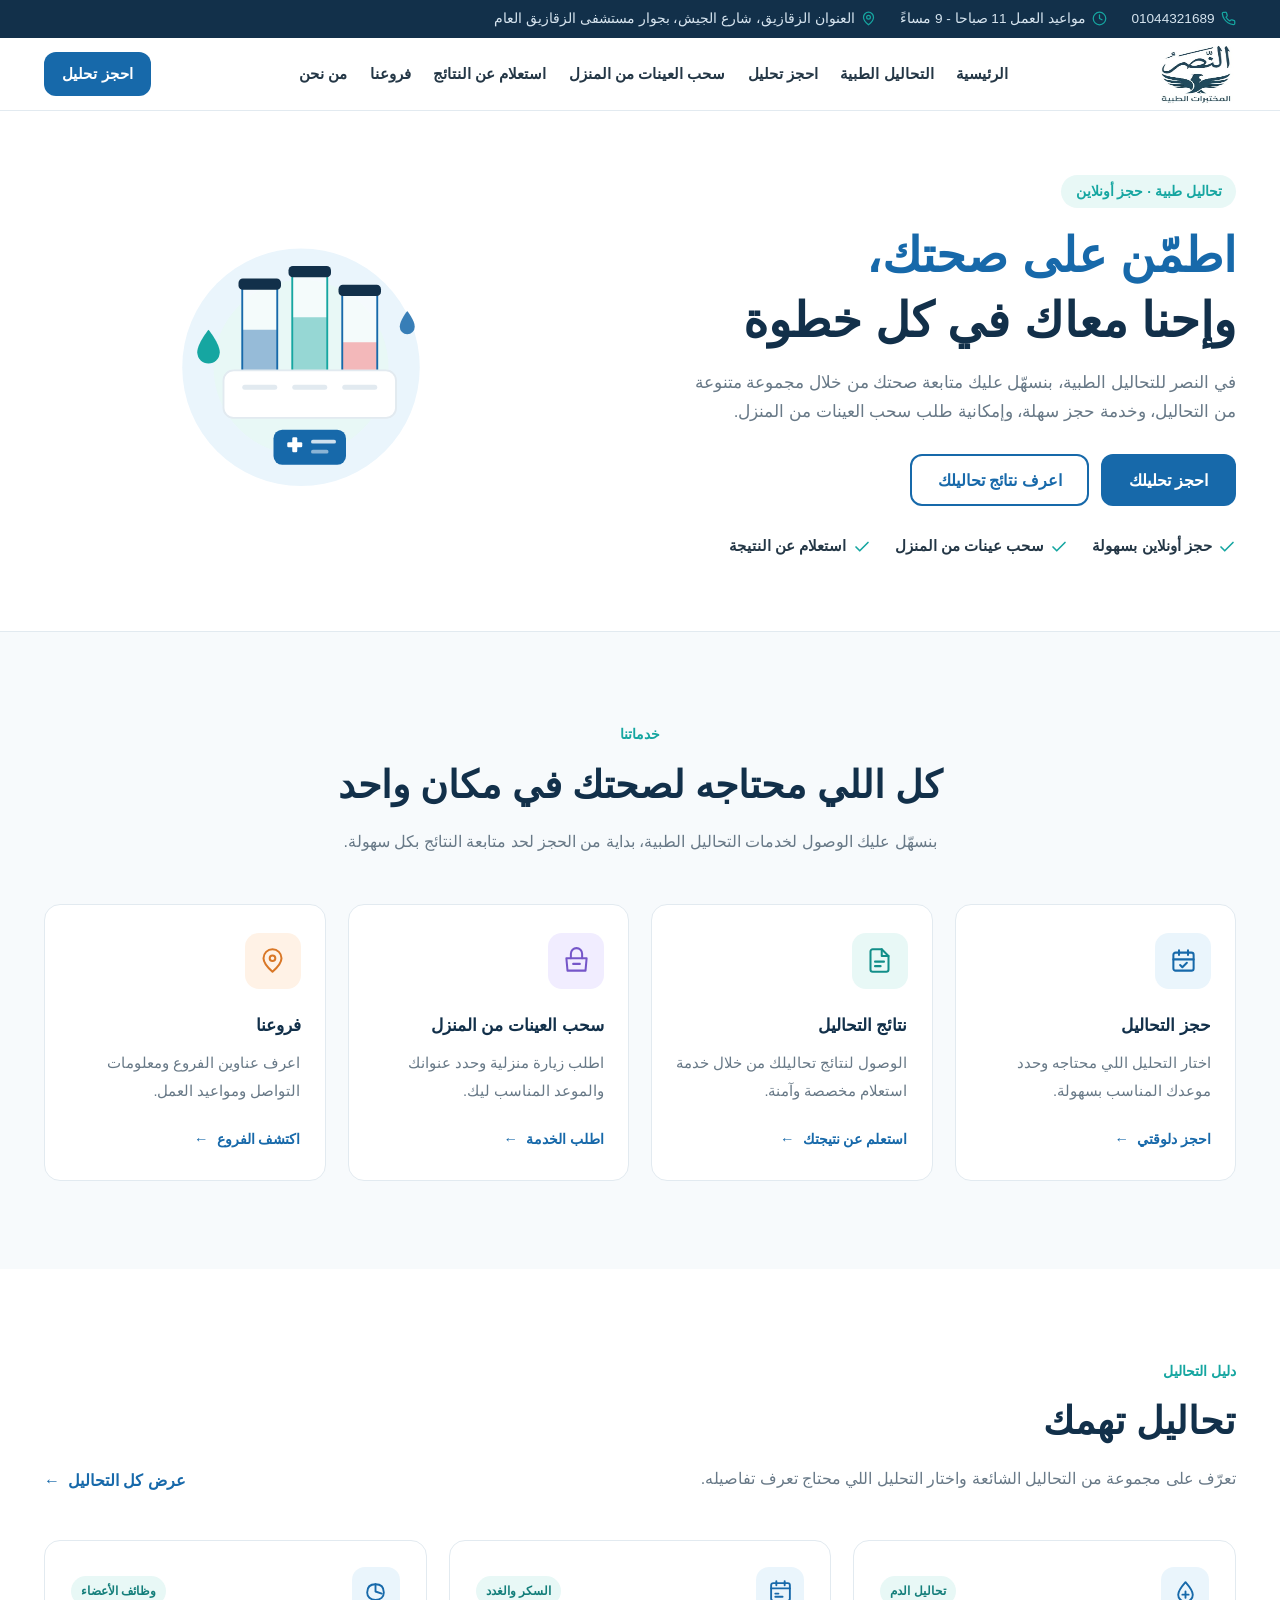
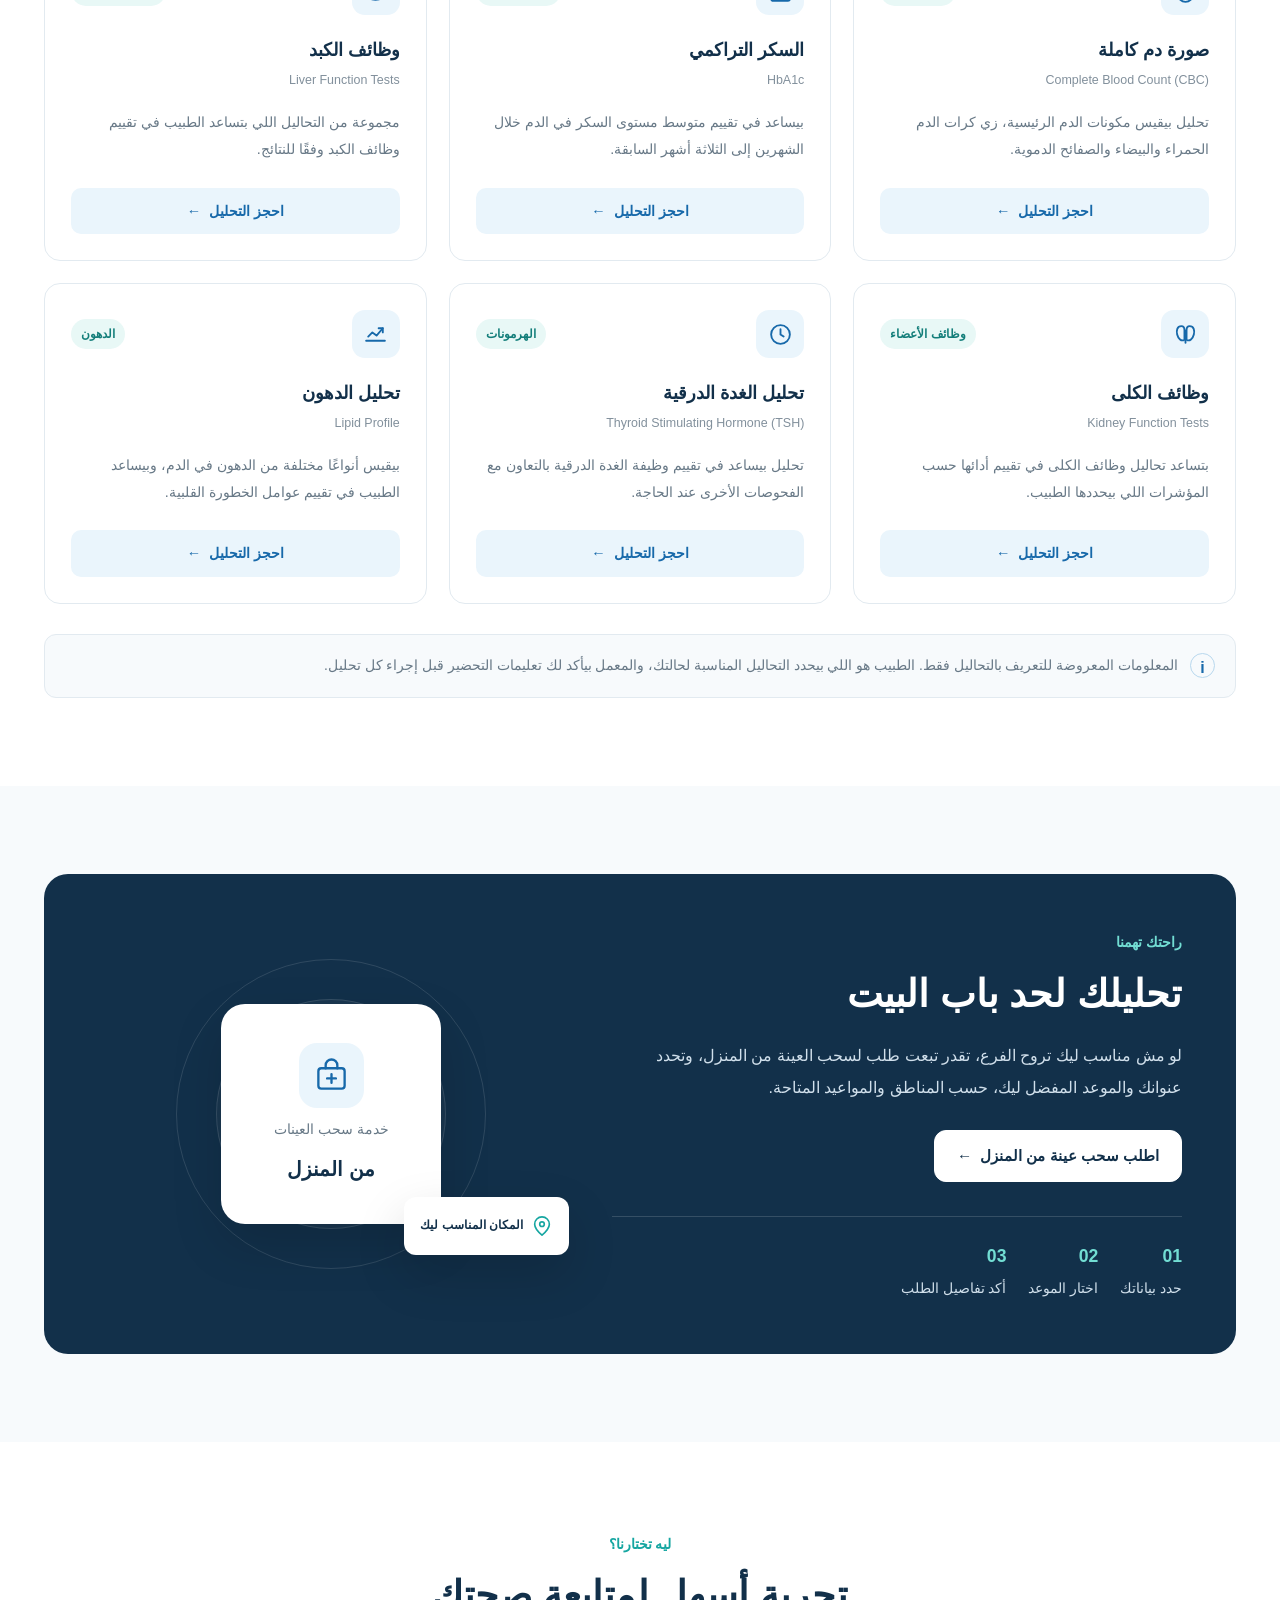
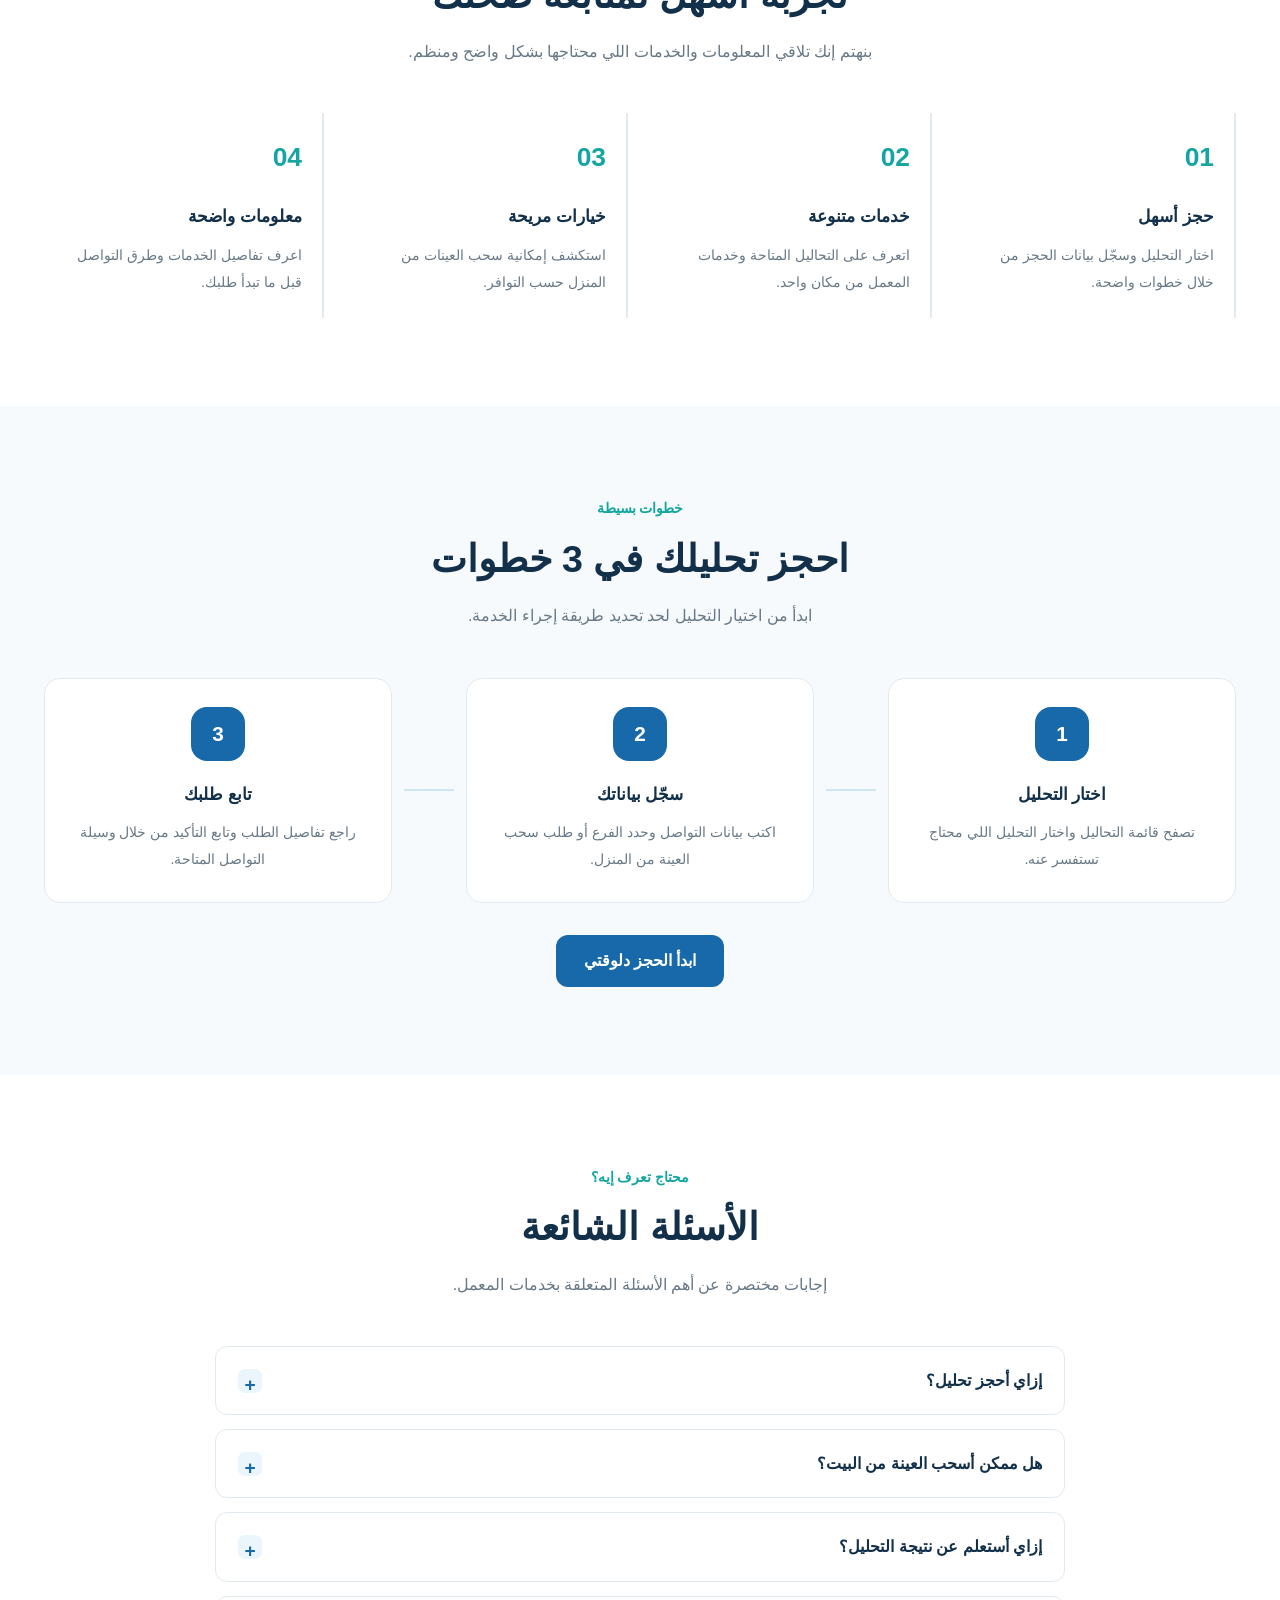
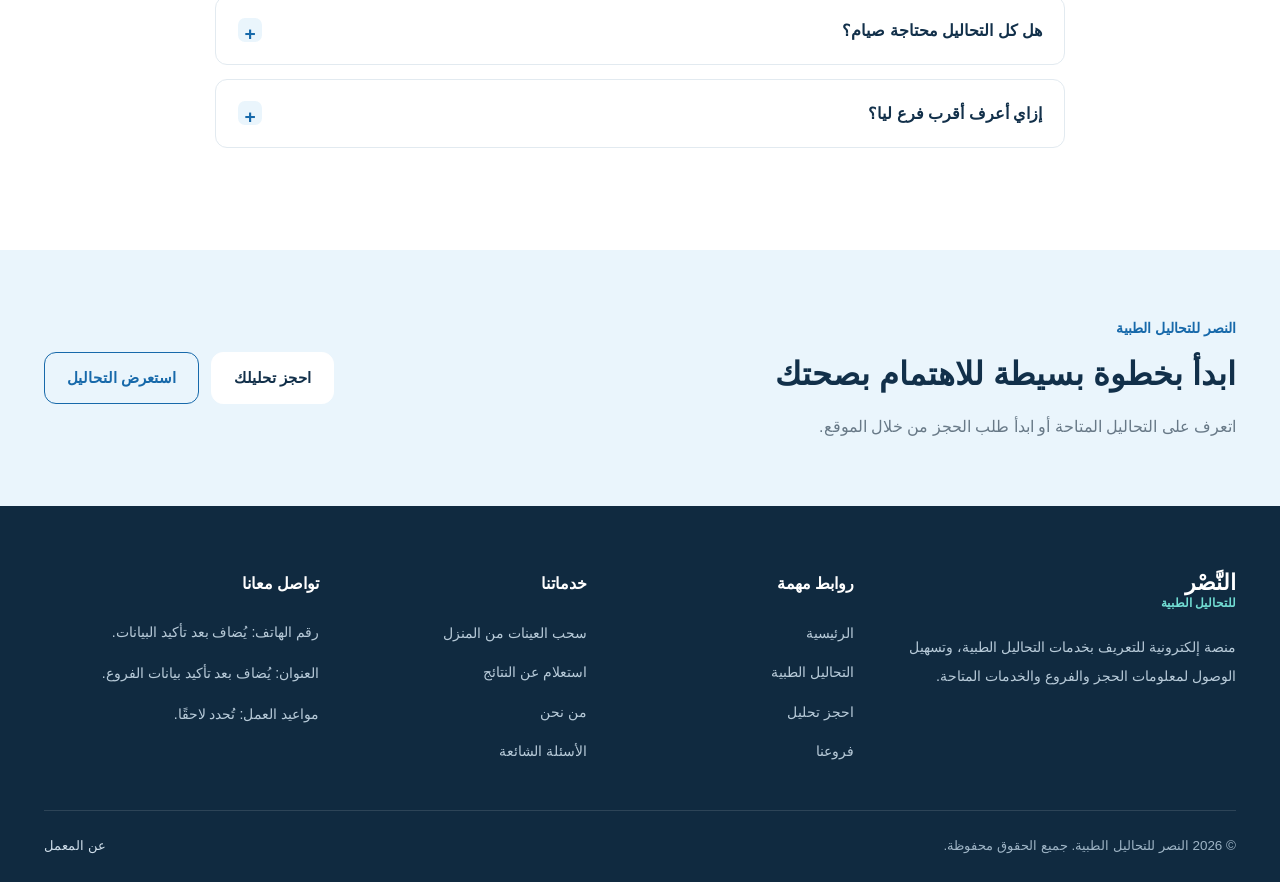
==== commit 2168685e: "Add .gitignore and fix stylesheet casing in index.html" ====
--- a/index.html
+++ b/index.html
@@ -11,7 +11,7 @@
     <link rel="preconnect" href="https://fonts.googleapis.com" />
     <link rel="preconnect" href="https://fonts.gstatic.com" crossorigin />
     <link href="https://fonts.googleapis.com/css2?family=Cairo:wght@400;600;700;800&display=swap" rel="stylesheet" />
-    <link rel="stylesheet" href="style.css" />
+    <link rel="stylesheet" href="Style.css" />
 </head>
 
 <body>
--- a/Style.css
+++ b/Style.css
@@ -0,0 +1,1468 @@
+:root {
+    --color-primary: #1769aa;
+    --color-primary-dark: #125a93;
+    --color-navy: #12304a;
+    --color-teal: #16a6a1;
+    --color-blue-light: #eaf5fc;
+    --color-bg: #f7fafc;
+    --color-white: #ffffff;
+    --color-text: #243746;
+    --color-border: #e2eaf0;
+    --radius-md: 12px;
+    --header-height: 72px;
+    --padding-x: 1rem;
+}
+
+@media (min-width: 768px) {
+    :root {
+        --padding-x: 1.5rem;
+    }
+}
+
+*,
+*::before,
+*::after {
+    box-sizing: border-box;
+}
+
+body {
+    margin: 0;
+    font-family: 'Cairo', 'Segoe UI', Tahoma, Arial, sans-serif;
+    color: var(--color-text);
+    background: var(--color-bg);
+    line-height: 1.7;
+}
+
+a {
+    color: inherit;
+    text-decoration: none;
+}
+
+:focus-visible {
+    outline: 3px solid var(--color-teal);
+    outline-offset: 2px;
+}
+
+.container {
+    width: 100%;
+    max-width: 1240px;
+    margin-inline: auto;
+    padding-inline: var(--padding-x);
+}
+
+/* ========== الشريط العلوي ========== */
+.topbar {
+    background: var(--color-navy);
+    color: #d6e4ef;
+    font-size: 0.85rem;
+}
+
+.topbar__inner {
+    display: flex;
+    align-items: center;
+    gap: 1.5rem;
+    min-height: 38px;
+}
+
+.topbar__item {
+    display: inline-flex;
+    align-items: center;
+    gap: 0.4rem;
+}
+
+.topbar__item svg {
+    color: var(--color-teal);
+    flex-shrink: 0;
+}
+
+.topbar__item--tablet,
+.topbar__item--desktop {
+    display: none;
+}
+
+@media (min-width: 640px) {
+    .topbar__item--tablet {
+        display: inline-flex;
+    }
+}
+
+@media (min-width: 992px) {
+    .topbar__item--desktop {
+        display: inline-flex;
+    }
+}
+
+/* ========== الهيدر ========== */
+.navbar {
+    position: sticky;
+    top: 0;
+    z-index: 100;
+    background: var(--color-white);
+    border-bottom: 1px solid var(--color-border);
+}
+
+.navbar__inner {
+    display: flex;
+    align-items: center;
+    justify-content: space-between;
+    gap: 1rem;
+    min-height: var(--header-height);
+}
+
+.navbar__actions {
+    display: flex;
+    align-items: center;
+    gap: 0.75rem;
+}
+
+/* ========== اللوجو ========== */
+.logo {
+    display: inline-flex;
+    align-items: center;
+    gap: 0.65rem;
+    flex-shrink: 0;
+}
+
+.logo svg {
+    flex-shrink: 0;
+}
+
+.logo__text {
+    display: flex;
+    flex-direction: column;
+    line-height: 1.2;
+}
+
+.logo__name {
+    font-size: 1.35rem;
+    font-weight: 800;
+    color: var(--color-navy);
+}
+
+.logo__tagline {
+    font-size: 0.78rem;
+    font-weight: 600;
+    color: var(--color-teal);
+}
+
+/* ========== زرار الحجز ========== */
+.btn-book {
+    display: inline-flex;
+    align-items: center;
+    justify-content: center;
+    min-height: 44px;
+    padding: 0.5rem 1.15rem;
+    font-size: 0.95rem;
+    font-weight: 700;
+    color: var(--color-white);
+    background: var(--color-primary);
+    border-radius: var(--radius-md);
+    transition: background 0.2s ease, transform 0.2s ease;
+}
+
+.btn-book:hover {
+    background: var(--color-primary-dark);
+}
+
+.btn-book:active {
+    transform: translateY(1px);
+}
+
+.btn-book--desktop {
+    display: none;
+}
+
+@media (min-width: 480px) {
+    .btn-book--desktop {
+        display: inline-flex;
+    }
+}
+
+/* ========== زرار القايمة (موبايل) ========== */
+.menu-toggle {
+    display: inline-flex;
+    align-items: center;
+    justify-content: center;
+    width: 44px;
+    height: 44px;
+    color: var(--color-navy);
+    background: var(--color-blue-light);
+    border: 0;
+    border-radius: var(--radius-md);
+    cursor: pointer;
+    transition: background 0.2s ease;
+}
+
+.menu-toggle:hover {
+    background: #d9ecf8;
+}
+
+.menu-toggle .icon-close,
+.menu-toggle[aria-expanded="true"] .icon-menu {
+    display: none;
+}
+
+.menu-toggle[aria-expanded="true"] .icon-close {
+    display: block;
+}
+
+/* ========== قايمة التنقل (موبايل / تابلت) ========== */
+.nav {
+    position: absolute;
+    inset-inline: 0;
+    top: 100%;
+    display: flex;
+    flex-direction: column;
+    gap: 1rem;
+    padding: 1rem var(--padding-x) 1.25rem;
+    background: var(--color-white);
+    border-bottom: 1px solid var(--color-border);
+    box-shadow: 0 8px 24px rgba(18, 48, 74, 0.1);
+    max-height: calc(100vh - var(--header-height));
+    overflow-y: auto;
+
+    visibility: hidden;
+    opacity: 0;
+    transform: translateY(-8px);
+    transition: opacity 0.2s ease, transform 0.2s ease, visibility 0.2s ease;
+}
+
+.nav.is-open {
+    visibility: visible;
+    opacity: 1;
+    transform: translateY(0);
+}
+
+.nav__list {
+    display: flex;
+    flex-direction: column;
+    gap: 0.25rem;
+    margin: 0;
+    padding: 0;
+    list-style: none;
+}
+
+.nav__link {
+    display: block;
+    padding: 0.75rem 1rem;
+    font-weight: 600;
+    color: var(--color-text);
+    border-radius: var(--radius-md);
+    transition: background 0.2s ease, color 0.2s ease;
+}
+
+.nav__link:hover,
+.nav__link.active {
+    background: var(--color-blue-light);
+    color: var(--color-primary);
+}
+
+.btn-book--mobile {
+    width: 100%;
+}
+
+/* ========== الديسكتوب ========== */
+@media (min-width: 1200px) {
+
+    .menu-toggle,
+    .btn-book--mobile {
+        display: none;
+    }
+
+    .btn-book--desktop {
+        display: inline-flex;
+    }
+
+    .nav {
+        position: static;
+        flex: 1;
+        flex-direction: row;
+        justify-content: center;
+        padding: 0;
+        background: transparent;
+        border: 0;
+        box-shadow: none;
+        max-height: none;
+        overflow: visible;
+        visibility: visible;
+        opacity: 1;
+        transform: none;
+    }
+
+    .nav__list {
+        flex-direction: row;
+        align-items: center;
+        gap: 0.1rem;
+    }
+
+    .nav__link {
+        position: relative;
+        padding: 0.5rem 0.65rem;
+        font-size: 0.95rem;
+    }
+
+    .nav__link:hover,
+    .nav__link.active {
+        background: transparent;
+    }
+
+    /* خط سفلي للرابط النشط */
+    .nav__link::after {
+        content: '';
+        position: absolute;
+        inset-inline: 0.65rem;
+        bottom: 0;
+        height: 2px;
+        background: var(--color-teal);
+        border-radius: 2px;
+        transform: scaleX(0);
+        transition: transform 0.2s ease;
+    }
+
+    .nav__link:hover::after,
+    .nav__link.active::after {
+        transform: scaleX(1);
+    }
+}
+
+/* ========== أزرار عامة ========== */
+.btn {
+    display: inline-flex;
+    align-items: center;
+    justify-content: center;
+    min-height: 52px;
+    padding: 0.65rem 1.6rem;
+    font-size: 1rem;
+    font-weight: 700;
+    border-radius: var(--radius-md);
+    border: 2px solid transparent;
+    transition: background 0.2s ease, color 0.2s ease, border-color 0.2s ease, transform 0.2s ease;
+}
+
+.btn:active {
+    transform: translateY(1px);
+}
+
+.btn--primary {
+    color: var(--color-white);
+    background: var(--color-primary);
+}
+
+.btn--primary:hover {
+    background: var(--color-primary-dark);
+}
+
+.btn--outline {
+    color: var(--color-primary);
+    background: var(--color-white);
+    border-color: var(--color-primary);
+}
+
+.btn--outline:hover {
+    background: var(--color-blue-light);
+}
+
+/* ========== الهيرو ========== */
+.hero {
+    background: var(--color-white);
+    border-bottom: 1px solid var(--color-border);
+    overflow: hidden;
+}
+
+.hero__inner {
+    display: grid;
+    gap: 2rem;
+    align-items: center;
+    padding-block: 2.5rem 3rem;
+}
+
+.hero__badge {
+    display: inline-block;
+    margin-bottom: 1rem;
+    padding: 0.3rem 0.9rem;
+    font-size: 0.85rem;
+    font-weight: 700;
+    color: var(--color-teal);
+    background: var(--color-teal-light, #e8f8f6);
+    border-radius: 999px;
+}
+
+.hero__title {
+    margin: 0 0 1rem;
+    font-size: clamp(1.85rem, 1.2rem + 3vw, 3rem);
+    font-weight: 800;
+    line-height: 1.35;
+    color: var(--color-navy);
+}
+
+.hero__title-accent {
+    display: block;
+    color: var(--color-primary);
+}
+
+.hero__text {
+    max-width: 560px;
+    margin: 0 0 1.75rem;
+    font-size: 1.05rem;
+    color: #687987;
+}
+
+.hero__actions {
+    display: flex;
+    flex-wrap: wrap;
+    gap: 0.75rem;
+    margin-bottom: 1.75rem;
+}
+
+.hero__actions .btn {
+    flex: 1 1 200px;
+}
+
+.hero__trust {
+    display: flex;
+    flex-wrap: wrap;
+    gap: 0.6rem 1.5rem;
+    margin: 0;
+    padding: 0;
+    list-style: none;
+    font-size: 0.92rem;
+    font-weight: 600;
+    color: var(--color-text);
+}
+
+.hero__trust li {
+    display: inline-flex;
+    align-items: center;
+    gap: 0.4rem;
+}
+
+.hero__trust svg {
+    color: var(--color-teal);
+    flex-shrink: 0;
+}
+
+.hero__visual {
+    max-width: 380px;
+    margin-inline: auto;
+}
+
+.hero__visual svg {
+    display: block;
+    width: 100%;
+    height: auto;
+}
+
+@media (min-width: 640px) {
+    .hero__actions .btn {
+        flex: 0 0 auto;
+    }
+}
+
+@media (min-width: 992px) {
+    .hero__inner {
+        grid-template-columns: 1.1fr 0.9fr;
+        gap: 3rem;
+        padding-block: 4rem 4.5rem;
+    }
+
+    .hero__visual {
+        max-width: 480px;
+    }
+}
+
+@media (prefers-reduced-motion: reduce) {
+
+    *,
+    *::before,
+    *::after {
+        transition-duration: 0.01ms !important;
+    }
+}
+
+/* =========================================
+   Shared Sections
+========================================= */
+
+:root {
+    --color-teal-light: #e8f8f6;
+    --color-purple-light: #f1edff;
+    --color-orange-light: #fff2e6;
+    --section-space: 88px;
+}
+
+.section-padding {
+    padding-block: var(--section-space);
+}
+
+.section-heading {
+    max-width: 680px;
+    margin: 0 auto 46px;
+    text-align: center;
+}
+
+.section-label {
+    display: inline-block;
+    margin-bottom: 10px;
+    color: var(--color-teal);
+    font-size: 0.9rem;
+    font-weight: 800;
+}
+
+.section-heading h2 {
+    margin: 0 0 14px;
+    color: var(--color-navy);
+    font-size: clamp(1.65rem, 3vw, 2.35rem);
+    font-weight: 800;
+    line-height: 1.5;
+}
+
+.section-heading p {
+    margin: 0;
+    color: #687987;
+    font-size: 1rem;
+    line-height: 1.9;
+}
+
+.section-heading--row {
+    display: flex;
+    align-items: end;
+    justify-content: space-between;
+    gap: 24px;
+    max-width: none;
+    text-align: right;
+}
+
+.section-heading--row>div {
+    max-width: 620px;
+}
+
+.text-link {
+    display: inline-flex;
+    align-items: center;
+    gap: 8px;
+    flex-shrink: 0;
+    color: var(--color-primary);
+    font-weight: 800;
+    transition: color 0.2s ease;
+}
+
+.text-link:hover {
+    color: var(--color-teal);
+}
+
+
+/* =========================================
+   Services
+========================================= */
+
+.services {
+    background: var(--color-bg);
+}
+
+.services__grid {
+    display: grid;
+    grid-template-columns: repeat(4, minmax(0, 1fr));
+    gap: 22px;
+}
+
+.service-card {
+    display: flex;
+    flex-direction: column;
+    align-items: flex-start;
+    min-width: 0;
+    padding: 28px 24px;
+    background: var(--color-white);
+    border: 1px solid var(--color-border);
+    border-radius: 16px;
+    transition:
+        transform 0.25s ease,
+        box-shadow 0.25s ease,
+        border-color 0.25s ease;
+}
+
+.service-card:hover {
+    transform: translateY(-5px);
+    border-color: #c6e2f4;
+    box-shadow: 0 16px 36px rgba(18, 48, 74, 0.08);
+}
+
+.service-card__icon {
+    display: grid;
+    place-items: center;
+    width: 56px;
+    height: 56px;
+    margin-bottom: 22px;
+    border-radius: 14px;
+}
+
+.service-card__icon svg {
+    width: 27px;
+    height: 27px;
+}
+
+.service-card__icon--blue {
+    color: var(--color-primary);
+    background: var(--color-blue-light);
+}
+
+.service-card__icon--teal {
+    color: #128e89;
+    background: var(--color-teal-light);
+}
+
+.service-card__icon--purple {
+    color: #7556c9;
+    background: var(--color-purple-light);
+}
+
+.service-card__icon--orange {
+    color: #d97726;
+    background: var(--color-orange-light);
+}
+
+.service-card h3 {
+    margin: 0 0 10px;
+    color: var(--color-navy);
+    font-size: 1.08rem;
+    font-weight: 800;
+}
+
+.service-card p {
+    margin: 0 0 22px;
+    color: #687987;
+    font-size: 0.91rem;
+    line-height: 1.9;
+}
+
+.service-card__link {
+    display: inline-flex;
+    align-items: center;
+    gap: 8px;
+    margin-top: auto;
+    color: var(--color-primary);
+    font-size: 0.9rem;
+    font-weight: 800;
+}
+
+.service-card__link span {
+    transition: transform 0.2s ease;
+}
+
+.service-card:hover .service-card__link span {
+    transform: translateX(-4px);
+}
+
+
+/* =========================================
+   Popular Tests
+========================================= */
+
+.tests {
+    background: var(--color-white);
+}
+
+.tests__grid {
+    display: grid;
+    grid-template-columns: repeat(3, minmax(0, 1fr));
+    gap: 22px;
+}
+
+.test-card {
+    display: flex;
+    flex-direction: column;
+    min-width: 0;
+    padding: 26px;
+    background: #fff;
+    border: 1px solid var(--color-border);
+    border-radius: 16px;
+    transition:
+        transform 0.25s ease,
+        box-shadow 0.25s ease,
+        border-color 0.25s ease;
+}
+
+.test-card:hover {
+    transform: translateY(-4px);
+    border-color: #c6e2f4;
+    box-shadow: 0 14px 32px rgba(18, 48, 74, 0.07);
+}
+
+.test-card__top {
+    display: flex;
+    align-items: center;
+    justify-content: space-between;
+    gap: 12px;
+    margin-bottom: 20px;
+}
+
+.test-card__icon {
+    display: grid;
+    place-items: center;
+    width: 48px;
+    height: 48px;
+    flex-shrink: 0;
+    color: var(--color-primary);
+    background: var(--color-blue-light);
+    border-radius: 13px;
+}
+
+.test-card__icon svg {
+    width: 25px;
+    height: 25px;
+}
+
+.test-card__category {
+    display: inline-block;
+    padding: 5px 10px;
+    color: #137e7a;
+    background: var(--color-teal-light);
+    border-radius: 30px;
+    font-size: 0.76rem;
+    font-weight: 700;
+}
+
+.test-card h3 {
+    margin: 0 0 4px;
+    color: var(--color-navy);
+    font-size: 1.13rem;
+    font-weight: 800;
+}
+
+.test-card__english {
+    min-height: 25px;
+    margin-bottom: 14px;
+    color: #82909c;
+    font-size: 0.78rem;
+    direction: ltr;
+    text-align: right;
+    overflow-wrap: anywhere;
+}
+
+.test-card>p {
+    margin: 0 0 24px;
+    color: #687987;
+    font-size: 0.9rem;
+    line-height: 1.9;
+}
+
+.test-card__button {
+    display: flex;
+    align-items: center;
+    justify-content: center;
+    gap: 8px;
+    min-height: 46px;
+    margin-top: auto;
+    padding: 10px 16px;
+    color: var(--color-primary);
+    background: var(--color-blue-light);
+    border: 1px solid transparent;
+    border-radius: 10px;
+    font-size: 0.9rem;
+    font-weight: 800;
+    transition:
+        background 0.2s ease,
+        color 0.2s ease;
+}
+
+.test-card__button:hover {
+    color: #fff;
+    background: var(--color-primary);
+}
+
+.tests__note {
+    display: flex;
+    align-items: flex-start;
+    gap: 12px;
+    margin-top: 30px;
+    padding: 18px 20px;
+    background: #f7fafc;
+    border: 1px solid var(--color-border);
+    border-radius: 12px;
+}
+
+.tests__note-icon {
+    display: grid;
+    place-items: center;
+    width: 25px;
+    height: 25px;
+    flex-shrink: 0;
+    color: var(--color-primary);
+    border: 1px solid #b8d8ee;
+    border-radius: 50%;
+    font-weight: 800;
+}
+
+.tests__note p {
+    margin: 0;
+    color: #687987;
+    font-size: 0.86rem;
+    line-height: 1.9;
+}
+
+
+/* =========================================
+   Home Collection
+========================================= */
+
+.home-collection {
+    overflow: hidden;
+    background: var(--color-bg);
+}
+
+.home-collection__inner {
+    display: grid;
+    grid-template-columns: 1.1fr 0.9fr;
+    align-items: center;
+    gap: 48px;
+    padding: 54px;
+    overflow: hidden;
+    background: var(--color-navy);
+    border-radius: 24px;
+}
+
+.home-collection__content {
+    position: relative;
+    z-index: 2;
+}
+
+.section-label--light {
+    color: #72ddd3;
+}
+
+.home-collection__content h2 {
+    margin: 0 0 18px;
+    color: #fff;
+    font-size: clamp(1.8rem, 3vw, 2.6rem);
+    font-weight: 800;
+    line-height: 1.5;
+}
+
+.home-collection__content>p {
+    max-width: 550px;
+    margin: 0 0 26px;
+    color: #d0dfeb;
+    font-size: 1rem;
+    line-height: 2;
+}
+
+.btn--white {
+    display: inline-flex;
+    align-items: center;
+    justify-content: center;
+    gap: 8px;
+    min-height: 50px;
+    padding: 12px 22px;
+    color: var(--color-navy);
+    background: #fff;
+    border: 1px solid #fff;
+    border-radius: var(--radius-md);
+    font-size: 0.95rem;
+    font-weight: 800;
+    transition:
+        background 0.2s ease,
+        transform 0.2s ease;
+}
+
+.btn--white:hover {
+    background: var(--color-teal-light);
+    transform: translateY(-2px);
+}
+
+.home-collection__features {
+    display: flex;
+    flex-wrap: wrap;
+    gap: 22px;
+    margin-top: 34px;
+    padding-top: 25px;
+    border-top: 1px solid rgba(255, 255, 255, 0.15);
+}
+
+.home-collection__features>div {
+    display: flex;
+    flex-direction: column;
+    gap: 5px;
+    color: #d0dfeb;
+    font-size: 0.85rem;
+}
+
+.feature-number {
+    color: #72ddd3;
+    font-size: 1.1rem;
+    font-weight: 800;
+}
+
+.home-collection__visual {
+    position: relative;
+    display: grid;
+    place-items: center;
+    min-height: 330px;
+}
+
+.collection-circle {
+    position: absolute;
+    border: 1px solid rgba(255, 255, 255, 0.12);
+    border-radius: 50%;
+}
+
+.collection-circle--outer {
+    width: 310px;
+    height: 310px;
+}
+
+.collection-circle--inner {
+    width: 230px;
+    height: 230px;
+    background: rgba(255, 255, 255, 0.035);
+}
+
+.collection-card {
+    position: absolute;
+    display: flex;
+    flex-direction: column;
+    align-items: center;
+    justify-content: center;
+    gap: 10px;
+    background: #fff;
+    box-shadow: 0 20px 50px rgba(0, 0, 0, 0.15);
+}
+
+.collection-card--main {
+    width: 220px;
+    min-height: 220px;
+    border-radius: 24px;
+}
+
+.collection-card--main svg {
+    width: 65px;
+    height: 65px;
+    padding: 15px;
+    color: var(--color-primary);
+    background: var(--color-blue-light);
+    border-radius: 18px;
+}
+
+.collection-card--main span {
+    color: #687987;
+    font-size: 0.88rem;
+}
+
+.collection-card--main strong {
+    color: var(--color-navy);
+    font-size: 1.25rem;
+}
+
+.collection-card--small {
+    right: -5px;
+    bottom: 24px;
+    flex-direction: row;
+    gap: 8px;
+    min-height: 58px;
+    padding: 12px 16px;
+    color: var(--color-navy);
+    border-radius: 12px;
+    font-size: 0.78rem;
+    font-weight: 800;
+}
+
+.collection-card--small svg {
+    width: 22px;
+    height: 22px;
+    color: var(--color-teal);
+}
+
+
+/* =========================================
+   Why Choose Us
+========================================= */
+
+.why-us {
+    background: #fff;
+}
+
+.why-us__grid {
+    display: grid;
+    grid-template-columns: repeat(4, minmax(0, 1fr));
+    gap: 24px;
+}
+
+.why-card {
+    padding: 22px 20px;
+    border-inline-start: 2px solid var(--color-border);
+    transition: border-color 0.2s ease;
+}
+
+.why-card:hover {
+    border-inline-start-color: var(--color-teal);
+}
+
+.why-card__number {
+    margin-bottom: 22px;
+    color: var(--color-teal);
+    font-size: 1.65rem;
+    font-weight: 800;
+    direction: ltr;
+    text-align: right;
+}
+
+.why-card h3 {
+    margin: 0 0 10px;
+    color: var(--color-navy);
+    font-size: 1.08rem;
+    font-weight: 800;
+}
+
+.why-card p {
+    margin: 0;
+    color: #687987;
+    font-size: 0.9rem;
+    line-height: 1.9;
+}
+
+
+/* =========================================
+   Booking Steps
+========================================= */
+
+.booking-steps {
+    background: var(--color-bg);
+}
+
+.steps__grid {
+    display: grid;
+    grid-template-columns: 1fr 50px 1fr 50px 1fr;
+    align-items: center;
+    gap: 12px;
+}
+
+.step-card {
+    padding: 28px 24px;
+    text-align: center;
+    background: #fff;
+    border: 1px solid var(--color-border);
+    border-radius: 16px;
+}
+
+.step-card__number {
+    display: grid;
+    place-items: center;
+    width: 54px;
+    height: 54px;
+    margin: 0 auto 20px;
+    color: #fff;
+    background: var(--color-primary);
+    border-radius: 16px;
+    font-size: 1.3rem;
+    font-weight: 800;
+}
+
+.step-card h3 {
+    margin: 0 0 10px;
+    color: var(--color-navy);
+    font-size: 1.05rem;
+    font-weight: 800;
+}
+
+.step-card p {
+    margin: 0;
+    color: #687987;
+    font-size: 0.9rem;
+    line-height: 1.9;
+}
+
+.step-connector {
+    width: 100%;
+    height: 2px;
+    background: #cce6f3;
+}
+
+.steps__action {
+    display: flex;
+    justify-content: center;
+    margin-top: 32px;
+}
+
+
+/* =========================================
+   FAQ
+========================================= */
+
+.faq {
+    background: #fff;
+}
+
+.faq__list {
+    max-width: 850px;
+    margin-inline: auto;
+}
+
+.faq-item {
+    margin-bottom: 14px;
+    padding: 0 22px;
+    background: #fff;
+    border: 1px solid var(--color-border);
+    border-radius: 12px;
+    transition: border-color 0.2s ease;
+}
+
+.faq-item[open] {
+    border-color: #b8d8ee;
+}
+
+.faq-item summary {
+    position: relative;
+    padding-block: 20px;
+    padding-inline-end: 32px;
+    color: var(--color-navy);
+    font-weight: 800;
+    cursor: pointer;
+    list-style: none;
+}
+
+.faq-item summary::-webkit-details-marker {
+    display: none;
+}
+
+.faq-item summary::before {
+    content: "+";
+    position: absolute;
+    inset-inline-end: 0;
+    top: 50%;
+    display: grid;
+    place-items: center;
+    width: 24px;
+    height: 24px;
+    color: var(--color-primary);
+    background: var(--color-blue-light);
+    border-radius: 7px;
+    font-size: 1.2rem;
+    transform: translateY(-50%);
+}
+
+.faq-item[open] summary::before {
+    content: "−";
+}
+
+.faq-item p {
+    margin: 0;
+    padding: 0 0 20px;
+    color: #687987;
+    font-size: 0.93rem;
+    line-height: 2;
+}
+
+
+/* =========================================
+   Final CTA
+========================================= */
+
+.final-cta {
+    padding-block: 64px;
+    background: var(--color-blue-light);
+}
+
+.final-cta__inner {
+    display: flex;
+    align-items: center;
+    justify-content: space-between;
+    gap: 32px;
+}
+
+.final-cta__label {
+    display: inline-block;
+    margin-bottom: 8px;
+    color: var(--color-primary);
+    font-size: 0.9rem;
+    font-weight: 800;
+}
+
+.final-cta h2 {
+    margin: 0 0 12px;
+    color: var(--color-navy);
+    font-size: clamp(1.45rem, 2.5vw, 2rem);
+    font-weight: 800;
+    line-height: 1.6;
+}
+
+.final-cta p {
+    margin: 0;
+    color: #687987;
+    line-height: 1.9;
+}
+
+.final-cta__actions {
+    display: flex;
+    flex-wrap: wrap;
+    gap: 12px;
+    flex-shrink: 0;
+}
+
+.btn--cta-outline {
+    display: inline-flex;
+    align-items: center;
+    justify-content: center;
+    min-height: 50px;
+    padding: 12px 22px;
+    color: var(--color-primary);
+    background: transparent;
+    border: 1px solid var(--color-primary);
+    border-radius: var(--radius-md);
+    font-size: 0.95rem;
+    font-weight: 800;
+    transition:
+        color 0.2s ease,
+        background 0.2s ease;
+}
+
+.btn--cta-outline:hover {
+    color: #fff;
+    background: var(--color-primary);
+}
+
+
+/* =========================================
+   Footer
+========================================= */
+
+.footer {
+    padding-top: 64px;
+    color: #d0dfeb;
+    background: #102a40;
+}
+
+.footer__grid {
+    display: grid;
+    grid-template-columns: 1.5fr 1fr 1fr 1.2fr;
+    gap: 38px;
+    padding-bottom: 46px;
+}
+
+.footer__logo .logo__name {
+    color: #fff;
+}
+
+.footer__logo .logo__tagline {
+    color: #72ddd3;
+}
+
+.footer__brand>p {
+    max-width: 340px;
+    margin: 22px 0 0;
+    color: #b7cad8;
+    font-size: 0.9rem;
+    line-height: 2;
+}
+
+.footer__column h3 {
+    margin: 0 0 22px;
+    color: #fff;
+    font-size: 1rem;
+    font-weight: 800;
+}
+
+.footer__column ul {
+    display: flex;
+    flex-direction: column;
+    gap: 12px;
+    margin: 0;
+    padding: 0;
+    list-style: none;
+}
+
+.footer__column a {
+    color: #b7cad8;
+    font-size: 0.88rem;
+    transition: color 0.2s ease;
+}
+
+.footer__column a:hover {
+    color: #72ddd3;
+}
+
+.footer__contact p {
+    margin: 0 0 14px;
+    color: #b7cad8;
+    font-size: 0.88rem;
+    line-height: 1.9;
+}
+
+.footer__bottom {
+    display: flex;
+    align-items: center;
+    justify-content: space-between;
+    gap: 20px;
+    min-height: 72px;
+    border-top: 1px solid rgba(255, 255, 255, 0.12);
+}
+
+.footer__bottom p {
+    margin: 0;
+    color: #9eb4c5;
+    font-size: 0.84rem;
+}
+
+.footer__bottom a {
+    color: #d0dfeb;
+    font-size: 0.84rem;
+}
+
+
+/* =========================================
+   Responsive
+========================================= */
+
+@media (max-width: 1100px) {
+
+    .services__grid,
+    .why-us__grid {
+        grid-template-columns: repeat(2, minmax(0, 1fr));
+    }
+
+    .tests__grid {
+        grid-template-columns: repeat(2, minmax(0, 1fr));
+    }
+
+    .home-collection__inner {
+        gap: 24px;
+        padding: 36px;
+    }
+
+    .footer__grid {
+        grid-template-columns: repeat(2, minmax(0, 1fr));
+    }
+}
+
+@media (max-width: 767px) {
+    :root {
+        --section-space: 60px;
+    }
+
+    .section-heading {
+        margin-bottom: 30px;
+    }
+
+    .section-heading--row {
+        align-items: flex-start;
+        flex-direction: column;
+        gap: 18px;
+    }
+
+    .services__grid,
+    .tests__grid,
+    .why-us__grid {
+        grid-template-columns: 1fr;
+        gap: 16px;
+    }
+
+    .service-card {
+        padding: 24px;
+    }
+
+    .test-card {
+        padding: 22px;
+    }
+
+    .home-collection__inner {
+        grid-template-columns: 1fr;
+        padding: 28px 22px;
+        border-radius: 18px;
+    }
+
+    .home-collection__visual {
+        min-height: 290px;
+    }
+
+    .collection-circle--outer {
+        width: 270px;
+        height: 270px;
+    }
+
+    .collection-circle--inner {
+        width: 205px;
+        height: 205px;
+    }
+
+    .collection-card--small {
+        right: 0;
+        bottom: 15px;
+    }
+
+    .home-collection__features {
+        gap: 18px;
+    }
+
+    .why-card {
+        padding: 20px;
+    }
+
+    .why-card__number {
+        margin-bottom: 12px;
+    }
+
+    .steps__grid {
+        grid-template-columns: 1fr;
+        gap: 14px;
+    }
+
+    .step-connector {
+        width: 2px;
+        height: 25px;
+        margin-inline: auto;
+    }
+
+    .step-card {
+        padding: 25px 20px;
+    }
+
+    .final-cta__inner {
+        align-items: flex-start;
+        flex-direction: column;
+    }
+
+    .final-cta__actions {
+        width: 100%;
+    }
+
+    .final-cta__actions .btn {
+        flex: 1 1 180px;
+    }
+
+    .footer__grid {
+        grid-template-columns: 1fr;
+        gap: 32px;
+    }
+
+    .footer__bottom {
+        align-items: flex-start;
+        flex-direction: column;
+        justify-content: center;
+        padding-block: 20px;
+    }
+}
+
+@media (max-width: 380px) {
+    .home-collection__features {
+        flex-direction: column;
+        gap: 14px;
+    }
+
+    .collection-card--main {
+        width: 190px;
+        min-height: 200px;
+    }
+
+    .collection-card--small {
+        font-size: 0.7rem;
+    }
+}
+
+@media (prefers-reduced-motion: reduce) {
+
+    *,
+    *::before,
+    *::after {
+        scroll-behavior: auto !important;
+        animation-duration: 0.01ms !important;
+        animation-iteration-count: 1 !important;
+        transition-duration: 0.01ms !important;
+    }
+}
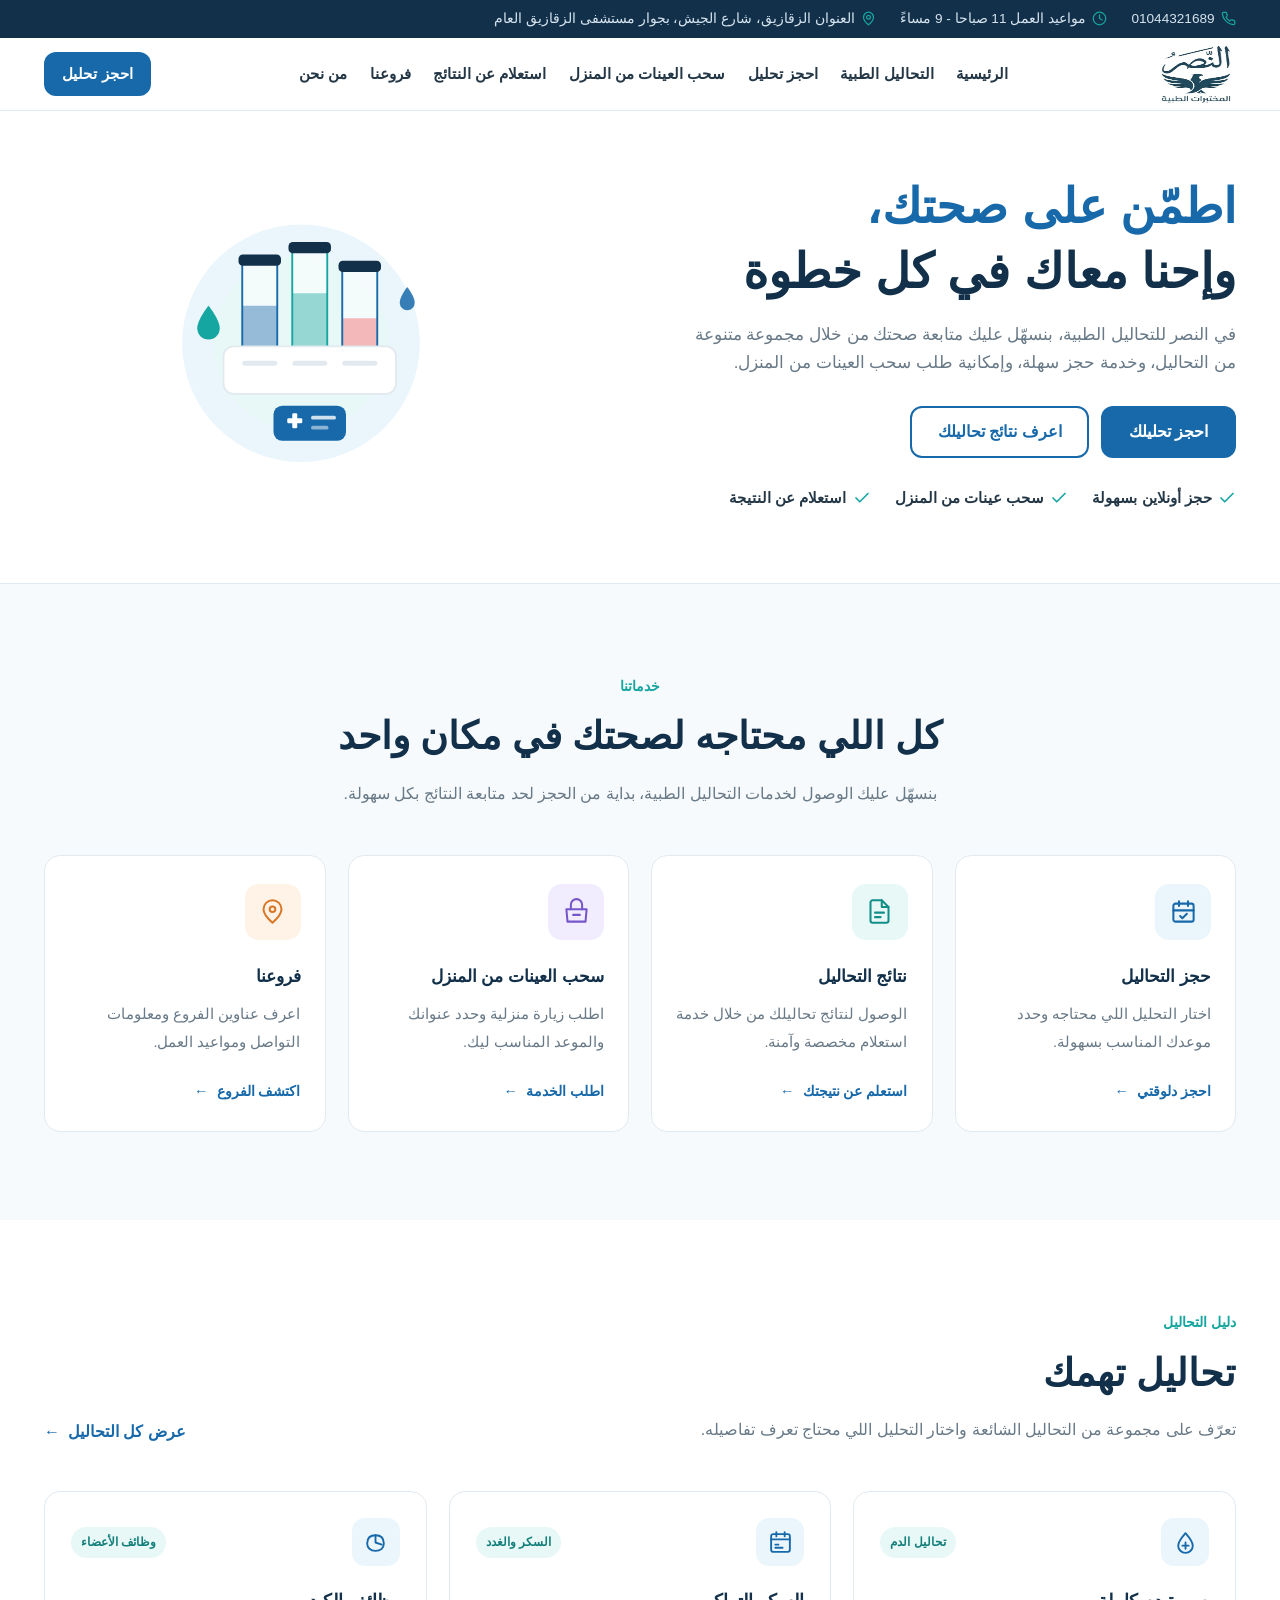
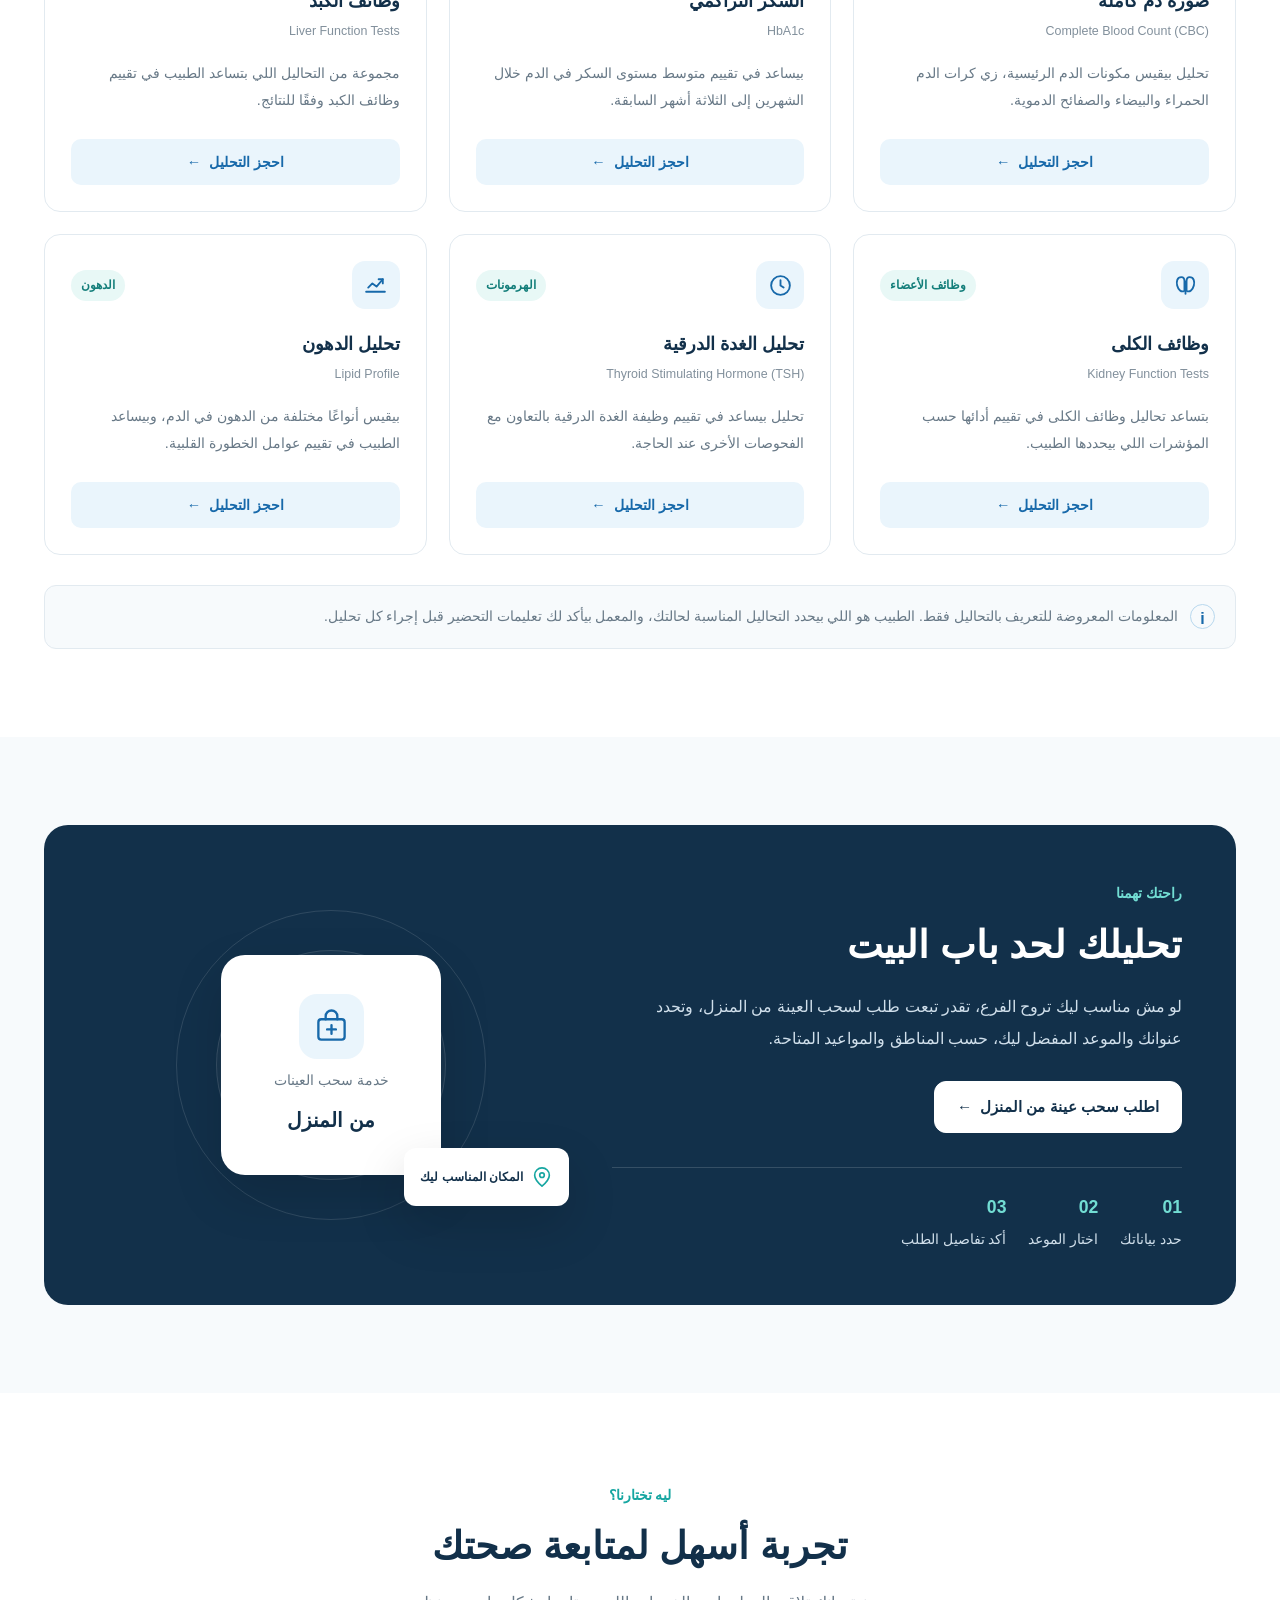
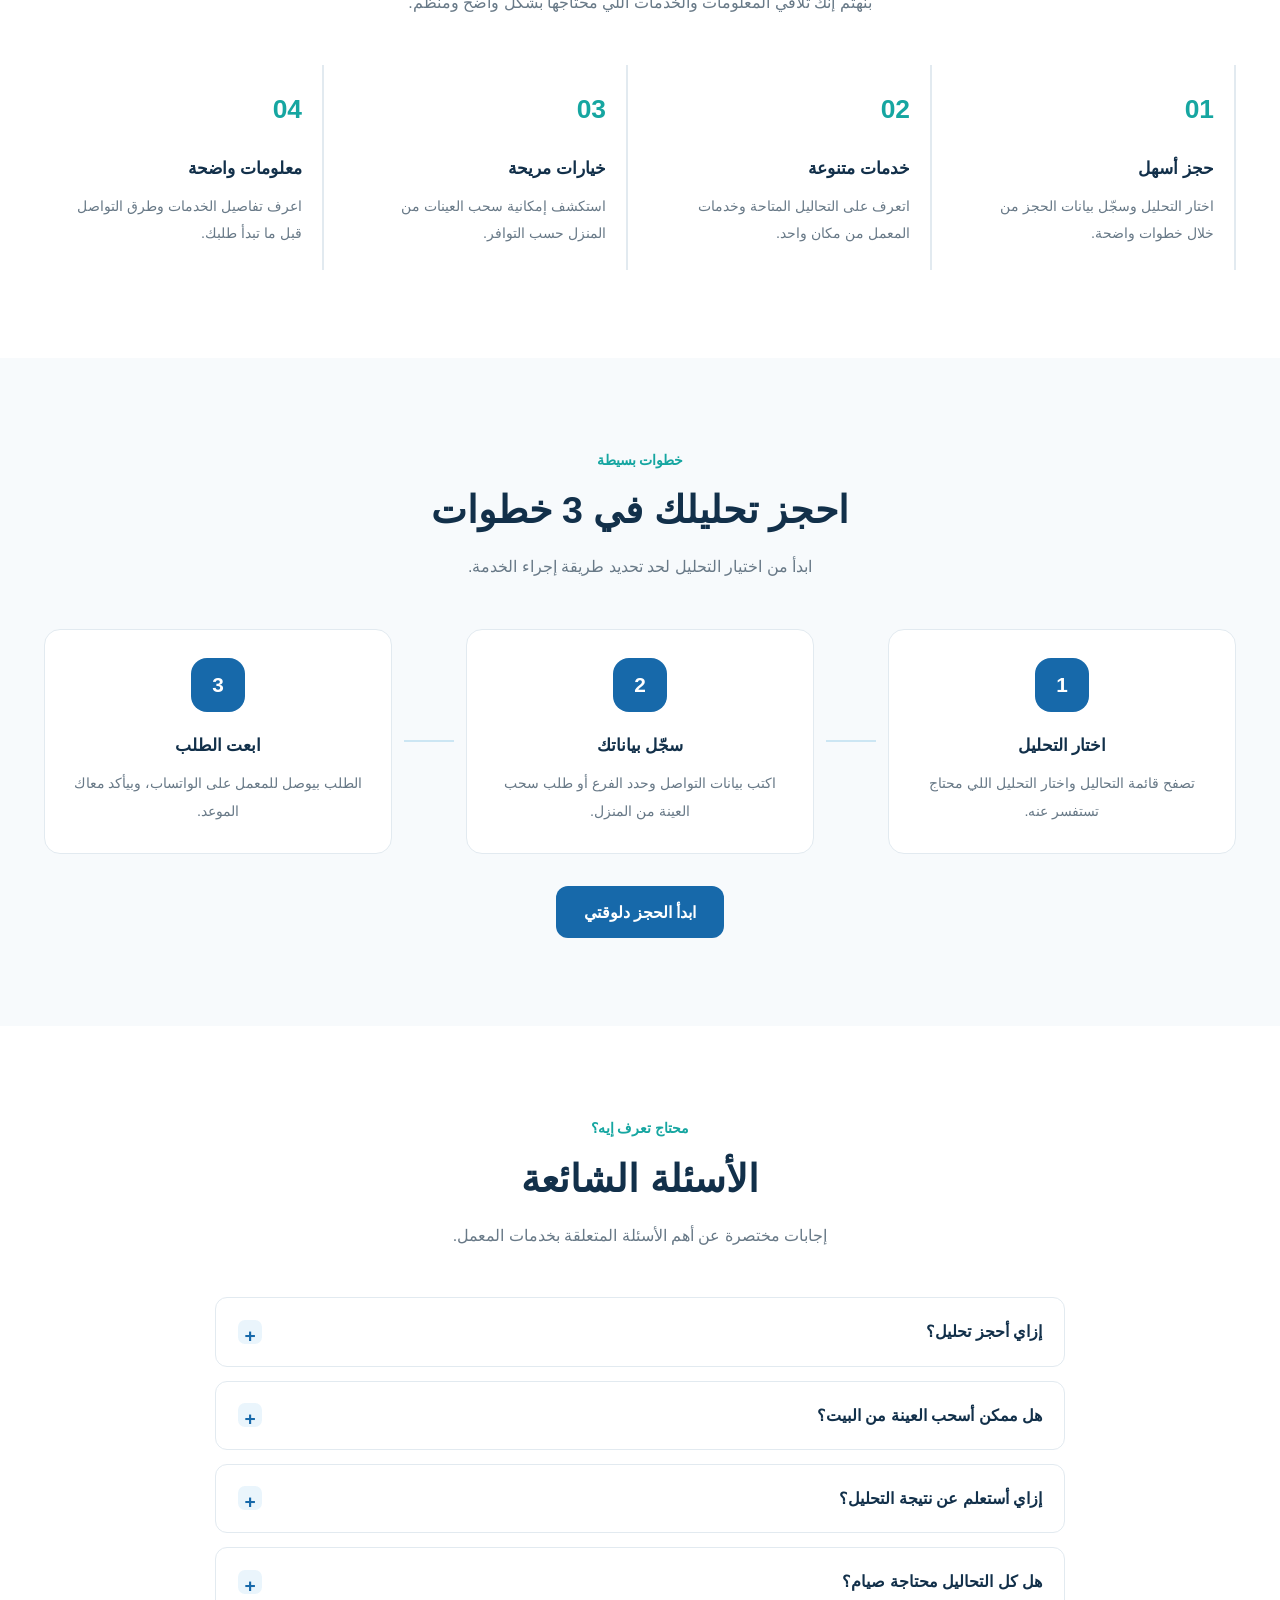
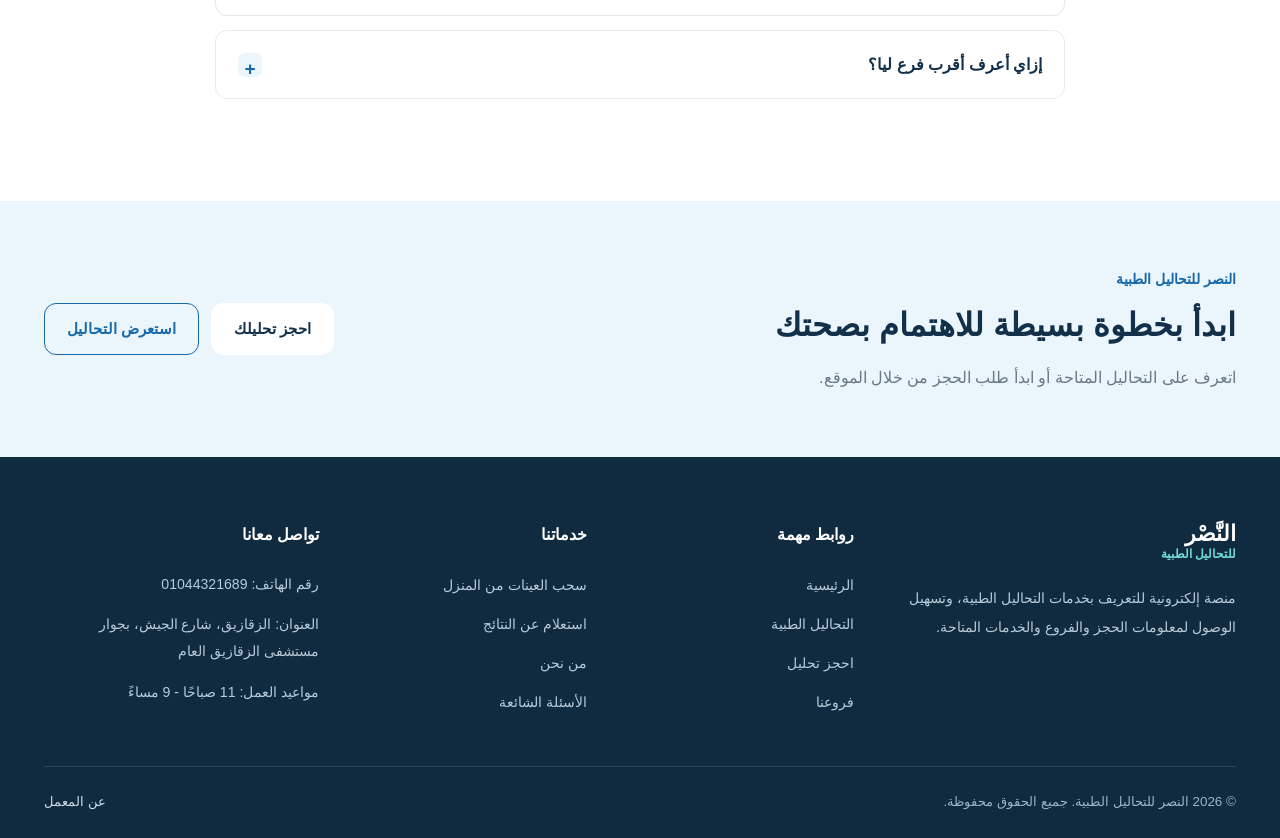
==== commit cb8a97cb: "Add new pages for home collection, results inquiry, and medical tests - Created Home collection page" ====
--- a/index.html
+++ b/index.html
@@ -49,9 +49,8 @@
         <div class="container navbar__inner">
 
             <a href="index.html" class="logo" aria-label="النَّصْر للتحاليل الطبية — الرئيسية">
-                <img width="80px" height="60px" src="./image/Gemini_Generated_Image_tjhc2tjhc2tjhc2t.jpg"
+                <img width="80" height="60" src="./image/Gemini_Generated_Image_tjhc2tjhc2tjhc2t.jpg"
                     alt="النَّصْر للتحاليل الطبية" />
-
             </a>
 
             <nav id="main-nav" class="nav" aria-label="التنقل الرئيسي">
@@ -97,8 +96,6 @@
             <div class="container hero__inner">
 
                 <div class="hero__content">
-                    <span class="hero__badge">تحاليل طبية · حجز أونلاين</span>
-
                     <h1 id="hero-title" class="hero__title">
                         <span class="hero__title-accent">اطمّن على صحتك،</span>
                         وإحنا معاك في كل خطوة
@@ -252,7 +249,7 @@
                     </a>
 
                     <!-- سحب العينات -->
-                    <a href="home-collection.html" class="service-card">
+                    <a href="booking.html" class="service-card">
                         <div class="service-card__icon service-card__icon--purple">
                             <svg viewBox="0 0 24 24" fill="none" stroke="currentColor" stroke-width="1.8"
                                 stroke-linecap="round" stroke-linejoin="round" aria-hidden="true">
@@ -347,7 +344,7 @@
                             والبيضاء والصفائح الدموية.
                         </p>
 
-                        <a href="booking.html" class="test-card__button">
+                        <a href="booking.html?test=cbc" class="test-card__button">
                             احجز التحليل
                             <span aria-hidden="true">←</span>
                         </a>
@@ -376,7 +373,7 @@
                             الشهرين إلى الثلاثة أشهر السابقة.
                         </p>
 
-                        <a href="booking.html" class="test-card__button">
+                        <a href="booking.html?test=hba1c" class="test-card__button">
                             احجز التحليل
                             <span aria-hidden="true">←</span>
                         </a>
@@ -404,7 +401,7 @@
                             وظائف الكبد وفقًا للنتائج.
                         </p>
 
-                        <a href="booking.html" class="test-card__button">
+                        <a href="booking.html?test=liver" class="test-card__button">
                             احجز التحليل
                             <span aria-hidden="true">←</span>
                         </a>
@@ -433,7 +430,7 @@
                             حسب المؤشرات اللي بيحددها الطبيب.
                         </p>
 
-                        <a href="booking.html" class="test-card__button">
+                        <a href="booking.html?test=kidney" class="test-card__button">
                             احجز التحليل
                             <span aria-hidden="true">←</span>
                         </a>
@@ -461,7 +458,7 @@
                             بالتعاون مع الفحوصات الأخرى عند الحاجة.
                         </p>
 
-                        <a href="booking.html" class="test-card__button">
+                        <a href="booking.html?test=tsh" class="test-card__button">
                             احجز التحليل
                             <span aria-hidden="true">←</span>
                         </a>
@@ -489,7 +486,7 @@
                             وبيساعد الطبيب في تقييم عوامل الخطورة القلبية.
                         </p>
 
-                        <a href="booking.html" class="test-card__button">
+                        <a href="booking.html?test=lipid" class="test-card__button">
                             احجز التحليل
                             <span aria-hidden="true">←</span>
                         </a>
@@ -530,7 +527,7 @@
                             حسب المناطق والمواعيد المتاحة.
                         </p>
 
-                        <a href="home-collection.html" class="btn btn--white">
+                        <a href="booking.html" class="btn btn--white">
                             اطلب سحب عينة من المنزل
                             <span aria-hidden="true">←</span>
                         </a>
@@ -685,9 +682,9 @@
 
                     <article class="step-card">
                         <div class="step-card__number">3</div>
-                        <h3>تابع طلبك</h3>
-                        <p>
-                            راجع تفاصيل الطلب وتابع التأكيد من خلال وسيلة التواصل المتاحة.
+                        <h3>ابعت الطلب</h3>
+                        <p>
+                            الطلب بيوصل للمعمل على الواتساب، وبيأكد معاك الموعد.
                         </p>
                     </article>
 
@@ -723,9 +720,9 @@
                         <summary>إزاي أحجز تحليل؟</summary>
 
                         <p>
-                            ادخل على صفحة حجز التحاليل، وسجّل بيانات التواصل
-                            واختار التحليل والفرع أو طريقة الخدمة المناسبة.
-                            تفاصيل تأكيد الحجز بتعتمد على نظام المعمل المتاح.
+                            ادخل على صفحة حجز التحاليل، واكتب بياناتك واختار التحليل
+                            والموعد وطريقة الخدمة (الفرع أو من البيت). هتبعت الطلب
+                            على واتساب المعمل، والمعمل بيرد عليك ويأكد الموعد.
                         </p>
                     </details>
 
@@ -813,8 +810,6 @@
 
                     <div class="footer__brand">
                         <a href="index.html" class="logo footer__logo">
-                            <!-- <img src="./image/Screenshot 2026-10-13 164047.png" width="100px" alt="النصر للتحاليل الطبية"> -->
-
                             <span class="logo__text">
                                 <span class="logo__name">النَّصْر</span>
                                 <span class="logo__tagline">للتحاليل الطبية</span>
@@ -843,7 +838,7 @@
 
                         <ul>
                             <li>
-                                <a href="home-collection.html">
+                                <a href="booking.html">
                                     سحب العينات من المنزل
                                 </a>
                             </li>
@@ -871,9 +866,9 @@
                     <div class="footer__column footer__contact">
                         <h3>تواصل معانا</h3>
 
-                        <p>رقم الهاتف: يُضاف بعد تأكيد البيانات.</p>
-                        <p>العنوان: يُضاف بعد تأكيد بيانات الفروع.</p>
-                        <p>مواعيد العمل: تُحدد لاحقًا.</p>
+                        <p>رقم الهاتف: <span dir="ltr">01044321689</span></p>
+                        <p>العنوان: الزقازيق، شارع الجيش، بجوار مستشفى الزقازيق العام</p>
+                        <p>مواعيد العمل: 11 صباحًا - 9 مساءً</p>
                     </div>
 
                 </div>
--- a/Style.css
+++ b/Style.css
@@ -376,17 +376,6 @@
     padding-block: 2.5rem 3rem;
 }
 
-.hero__badge {
-    display: inline-block;
-    margin-bottom: 1rem;
-    padding: 0.3rem 0.9rem;
-    font-size: 0.85rem;
-    font-weight: 700;
-    color: var(--color-teal);
-    background: var(--color-teal-light, #e8f8f6);
-    border-radius: 999px;
-}
-
 .hero__title {
     margin: 0 0 1rem;
     font-size: clamp(1.85rem, 1.2rem + 3vw, 3rem);
